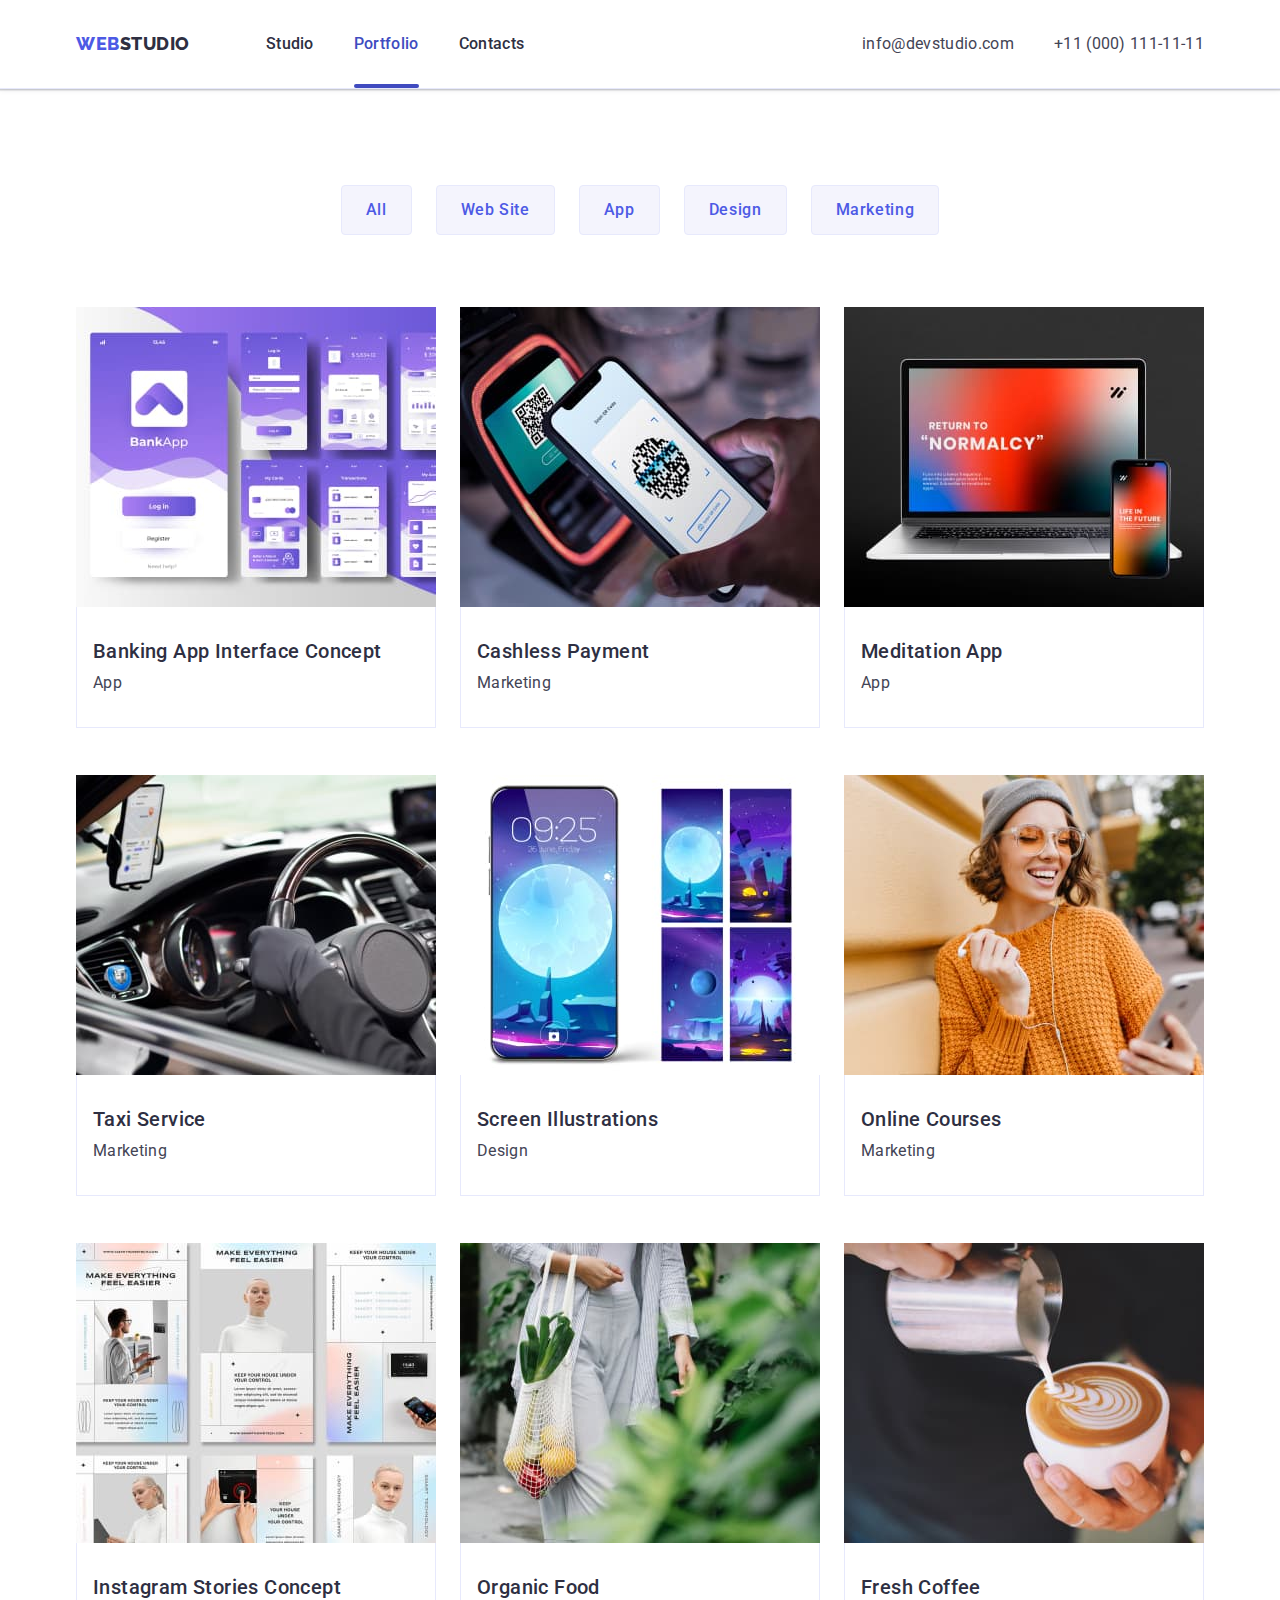
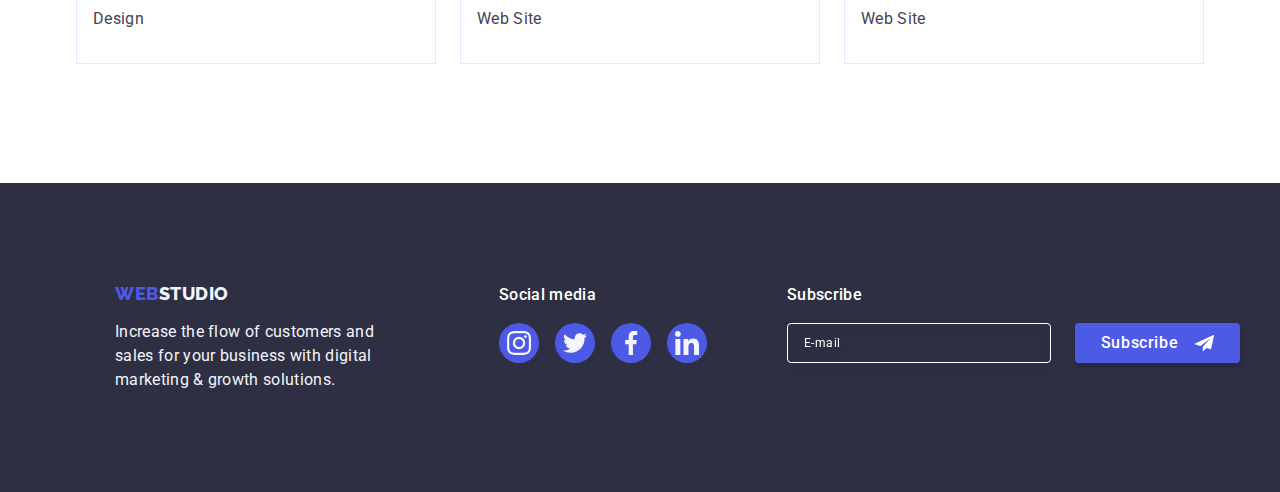
==== portfolio.html @ 9a5a17b2 "Initial commit" ====
<!DOCTYPE html>
<html lang="en">
  <head>
    <meta charset="UTF-8" />
    <meta http-equiv="X-UA-Compatible" content="IE=edge" />
    <meta name="viewport" content="width=device-width, initial-scale=1.0" />
    <title>Portfolio</title>
    <link rel="preconnect" href="https://fonts.googleapis.com" />
    <link rel="preconnect" href="https://fonts.gstatic.com" crossorigin />
    <link
      href="https://fonts.googleapis.com/css2?family=Raleway:wght@800&family=Roboto:wght@400;500;700&display=swap"
      rel="stylesheet"
    />
    <link
      rel="stylesheet"
      href="https://cdnjs.cloudflare.com/ajax/libs/modern-normalize/1.1.0/modern-normalize.min.css"
    />
    <link rel="stylesheet" href="./css/style.css" />
  </head>
  <body>
    <!--================ Header====================== -->
    <header class="page-header">
      <div class="container page-header-container">
        <nav class="page-nav">
          <a class="logo link" href="./index.html"
            >Web<span class="logotextstudio">Studio</span>
          </a>
          <ul class="list menu-nav">
            <li>
              <a class="link list-item" href="./index.html">Studio</a>
            </li>
            <li><a class="link list-item current" href="./portfolio.html">Portfolio</a></li>
            <li><a class="link list-item" href="">Contacts</a></li>
          </ul>
        </nav>
        <address class="contact">
          <ul class="contact-menu list">
            <li class="menu-item">
              <a class="mailtel link list" href="mailto:info@devstudio.com">info@devstudio.com</a>
            </li>
            <li class="menu-item">
              <a class="mailtel link list" href="tel:+110001111111">+11 (000) 111-11-11</a>
            </li>
          </ul>
        </address>
      </div>
    </header>
    <!-- ==================MAIN=========================== -->
    <main>
      <!-- SECTIOn Services -->
      <section class="services-section">
        <div class="container container-services-section">
          <h1 hidden>Services</h1>
          <ul class="menu-btn list">
            <li class="item-menu-btn">
              <button class="btn-page-portfolio" type="button">All</button>
            </li>
            <li class="item-menu-btn">
              <button class="btn-page-portfolio" type="button">Web Site</button>
            </li>
            <li class="item-menu-btn">
              <button class="btn-page-portfolio" type="button">App</button>
            </li>
            <li class="item-menu-btn">
              <button class="btn-page-portfolio" type="button">Design</button>
            </li>
            <li class="item-menu-btn">
              <button class="btn-page-portfolio" type="button">Marketing</button>
            </li>
          </ul>
          <!-- ============================== GALERY============================ -->

          <ul class="menu-galery list">
            <li class="item-galery">
              <a class="link-galery link" href="">
                <div class="container-overlay">
                  <img
                    class="image-menu-galery"
                    src="./images/banking-app.jpg"
                    alt="banking app"
                    width="360"
                    height="300"
                  />
                  <p class="overlay">
                    14 Stylish and User-Friendly App Design Concepts · Task Manager App · Calorie
                    Tracker App · Exotic Fruit Ecommerce App · Cloud Storage App
                  </p>
                </div>
                <div class="container-item-galery">
                  <h2 class="title-menu-galery">Banking App Interface Concept</h2>
                  <p class="text-menu-galery">App</p>
                </div>
              </a>
            </li>
            <li class="item-galery">
              <a class="link-galery link" href="">
                <div class="container-overlay">
                  <img
                    class="image-menu-galery"
                    src="./images/cashless-payment.jpg"
                    alt="cashless-payment"
                    width="360"
                    height="300"
                  />
                  <p class="overlay">
                    14 Stylish and User-Friendly App Design Concepts · Task Manager App · Calorie
                    Tracker App · Exotic Fruit Ecommerce App · Cloud Storage App
                  </p>
                </div>
                <div class="container-item-galery">
                  <h2 class="title-menu-galery">Cashless Payment</h2>
                  <p class="text-menu-galery">Marketing</p>
                </div>
              </a>
            </li>
            <li class="item-galery">
              <a class="link-galery link" href="">
                <div class="container-overlay">
                  <img
                    class="image-menu-galery"
                    src="./images/meditation-app.jpg"
                    alt="meditation-app"
                    width="360"
                    height="300"
                  />
                  <p class="overlay">
                    14 Stylish and User-Friendly App Design Concepts · Task Manager App · Calorie
                    Tracker App · Exotic Fruit Ecommerce App · Cloud Storage App
                  </p>
                </div>
                <div class="container-item-galery">
                  <h2 class="title-menu-galery">Meditation App</h2>
                  <p class="text-menu-galery">App</p>
                </div>
              </a>
            </li>
            <li class="item-galery">
              <a class="link-galery link" href="">
                <div class="container-overlay">
                  <img
                    class="image-menu-galery"
                    src="./images/taxi-service.jpg"
                    alt="taxi-service"
                    width="360"
                    height="300"
                  />
                  <p class="overlay">
                    14 Stylish and User-Friendly App Design Concepts · Task Manager App · Calorie
                    Tracker App · Exotic Fruit Ecommerce App · Cloud Storage App
                  </p>
                </div>
                <div class="container-item-galery">
                  <h2 class="title-menu-galery">Taxi Service</h2>
                  <p class="text-menu-galery">Marketing</p>
                </div>
              </a>
            </li>
            <li class="item-galery">
              <a class="link-galery link" href="">
                <div class="container-overlay">
                  <img
                    class="image-menu-galery"
                    src="./images/screen-illustrations.jpg"
                    alt="screen-illustrations"
                    width="360"
                    height="300"
                  />
                  <p class="overlay">
                    14 Stylish and User-Friendly App Design Concepts · Task Manager App · Calorie
                    Tracker App · Exotic Fruit Ecommerce App · Cloud Storage App
                  </p>
                </div>
                <div class="container-item-galery">
                  <h2 class="title-menu-galery">Screen Illustrations</h2>
                  <p class="text-menu-galery">Design</p>
                </div>
              </a>
            </li>
            <li class="item-galery">
              <a class="link-galery link" href="">
                <div class="container-overlay">
                  <img
                    class="image-menu-galery"
                    src="./images/online-courses.jpg"
                    alt="Online Courses"
                    width="360"
                    height="300"
                  />
                  <p class="overlay">
                    14 Stylish and User-Friendly App Design Concepts · Task Manager App · Calorie
                    Tracker App · Exotic Fruit Ecommerce App · Cloud Storage App
                  </p>
                </div>
                <div class="container-item-galery">
                  <h2 class="title-menu-galery">Online Courses</h2>
                  <p class="text-menu-galery">Marketing</p>
                </div>
              </a>
            </li>
            <li class="item-galery">
              <a class="link-galery link" href="">
                <div class="container-overlay">
                  <img
                    class="image-menu-galery"
                    src="./images/instagram-stories.jpg"
                    alt="instagram-stories"
                    width="360"
                    height="300"
                  />
                  <p class="overlay">
                    14 Stylish and User-Friendly App Design Concepts · Task Manager App · Calorie
                    Tracker App · Exotic Fruit Ecommerce App · Cloud Storage App
                  </p>
                </div>
                <div class="container-item-galery">
                  <h2 class="title-menu-galery">Instagram Stories Concept</h2>
                  <p class="text-menu-galery">Design</p>
                </div>
              </a>
            </li>
            <li class="item-galery">
              <a class="link-galery link" href="">
                <div class="container-overlay">
                  <img
                    class="image-menu-galery"
                    src="./images/organic-food.jpg"
                    alt="organic-food"
                    width="360"
                    height="300"
                  />
                  <p class="overlay">
                    14 Stylish and User-Friendly App Design Concepts · Task Manager App · Calorie
                    Tracker App · Exotic Fruit Ecommerce App · Cloud Storage App
                  </p>
                </div>
                <div class="container-item-galery">
                  <h2 class="title-menu-galery">Organic Food</h2>
                  <p class="text-menu-galery">Web Site</p>
                </div>
              </a>
            </li>
            <li class="item-galery">
              <a class="link-galery link" href="">
                <div class="container-overlay">
                  <img
                    class="image-menu-galery"
                    src="./images/fresh-coffee.jpg"
                    alt="fresh-coffee"
                    width="360"
                    height="300"
                  />
                  <p class="overlay">
                    14 Stylish and User-Friendly App Design Concepts · Task Manager App · Calorie
                    Tracker App · Exotic Fruit Ecommerce App · Cloud Storage App
                  </p>
                </div>
                <div class="container-item-galery">
                  <h2 class="title-menu-galery">Fresh Coffee</h2>
                  <p class="text-menu-galery">Web Site</p>
                </div>
              </a>
            </li>
          </ul>
        </div>
      </section>
    </main>
    <!-- ======================FOOTER=============== -->
    <footer class="footer">
      <div class="container-footer container">
        <div class="container-logo-footer">
          <a href="./index.html" class="logo link logo-footer"
            >Web<span class="logotextstudio-footer">Studio</span></a
          >
          <p class="text-footer">
            Increase the flow of customers and sales for your business with digital marketing &
            growth solutions.
          </p>
        </div>
        <div class="container-social-footer">
          <p class="social-title">Social media</p>
          <ul class="menu-social-icon-footer list">
            <li class="menu-item-social-icon-footer">
              <a href="" class="footer-icon-link">
                <svg class="social-icon-footer" width="24" height="24">
                  <use href="./images/icons.svg#icon-instagram"></use>
                </svg>
              </a>
            </li>
            <li class="menu-item-social-icon-footer">
              <a href="" class="footer-icon-link">
                <svg class="social-icon-footer" width="24" height="24">
                  <use href="./images/icons.svg#icon-twitter"></use>
                </svg>
              </a>
            </li>
            <li class="menu-item-social-icon-footer">
              <a href="" class="footer-icon-link">
                <svg class="social-icon-footer" width="24" height="24">
                  <use href="./images/icons.svg#icon-facebook"></use>
                </svg>
              </a>
            </li>
            <li class="menu-item-social-icon-footer">
              <a href="" class="footer-icon-link">
                <svg class="social-icon-footer" width="24" height="24">
                  <use href="./images/icons.svg#icon-linkedin"></use>
                </svg>
              </a>
            </li>
          </ul>
        </div>
        <!-- =============FOOTER FORM INPUT+BUTTON================ -->
        <div class="contaner-footer-form">
          <p class="footer-form-text">Subscribe</p>
          <form class="footer-form">
            <label class="footer-form-field-wrapper">
              <input
                name="username"
                class="footer-form-input"
                type="email"
                required
                placeholder="E-mail"
              />
            </label>
            <button type="submit" class="footer-form-button">
              Subscribe
              <svg class="footer-form-button-icon" width="24" height="24">
                <use href="./images/icons.svg#icon-send"></use>
              </svg>
            </button>
          </form>
        </div>
      </div>
    </footer>
  </body>
</html>
---- css/style.css ----
:root {
  --main-font-family: 'Roboto', sans-serif;
  --secondary-font-family: 'Raleway', sans-serif;
  --border-color: #8e8f99;
  --transition-duration-and-func: 250ms cubic-bezier(0.4, 0, 0.2, 1);
}
.list {
  list-style: none;
}
.link {
  text-decoration: none;
}
button {
  cursor: pointer;
}
h1,
h2,
h3,
h4,
p {
  margin-top: 0;
  margin-bottom: 0;
}
ul,
ol {
  margin-top: 0;
  margin-bottom: 0;
  padding-left: 0;
}
img {
  display: block;
}
body {
  font-family: var(--main-font-family);
  color: #434455;
  background-color: #ffffff;
}
.container {
  width: 1158px;
  padding-left: 15px;
  padding-right: 15px;
  margin: 0 auto;
}
/* ===============Header============= */
.page-header {
  display: flex;
  align-items: center;
  padding-top: 32px;
  padding-bottom: 32px;
  border-bottom: 1px solid #e7e9fc;
  box-shadow: 0px 2px 1px rgba(46, 47, 66, 0.08), 0px 1px 1px rgba(46, 47, 66, 0.16),
    0px 1px 6px rgba(46, 47, 66, 0.08);
}
.page-header-container {
  display: flex;
  align-items: center;
}
.page-nav {
  display: flex;
  align-items: center;
  margin-right: 76px;
}
.logo {
  font-family: var(--secondary-font-family);
  font-weight: 800;
  font-size: 18px;
  line-height: 1.17;
  display: flex;
  align-items: center;
  letter-spacing: 0.03em;
  text-transform: uppercase;
  color: #4d5ae5;
  margin-right: 76px;
}
.logotextstudio {
  font-family: var(--secondary-font-family);

  font-weight: 800;
  font-size: 18px;
  line-height: 1.17;
  display: flex;
  align-items: center;
  letter-spacing: 0.03em;
  text-transform: uppercase;
  color: #2e2f42;
}
.menu-nav {
  display: flex;
  gap: 40px;
}
.list-item {
  position: relative;
  font-weight: 500;
  font-size: 16px;
  line-height: 1.5;
  letter-spacing: 0.02em;
  color: #2e2f42;
  transition: color var(--transition-duration-and-func);
}
.current {
  color: #404bbf;
}
.current::after {
  display: block;
  position: absolute;
  bottom: -1px;
  left: 0;
  top: 50px;
  content: '';
  width: 100%;
  height: 4px;

  background: #404bbf;
  border-radius: 2px;
}
.list-item:focus,
.list-item:hover,
.list-item:active {
  color: #404bbf;
}
.contact {
  font-style: normal;
  margin-left: auto;
}
.contact-menu {
  display: flex;
  gap: 40px;
}
.mailtel {
  font-style: normal;
  font-weight: 400;
  font-size: 16px;
  line-height: 1.5;
  letter-spacing: 0.02em;
  color: #434455;
  margin-left: auto;
  transition: color var(--transition-duration-and-func);
}
.mailtel:focus,
.mailtel:hover,
.mailtel:active {
  color: #404bbf;
}
/* =================MAIN HERO============ */
.hero {
  background-color: #2e2f42;
  padding: 188px 0;
  background-image: linear-gradient(rgba(46, 47, 66, 0.7), rgba(46, 47, 66, 0.7)),
    url(../images/img-name.jpg);
  max-width: 1440px;
  background-repeat: no-repeat;
  background-position: center;
  background-size: cover;
  margin: auto;
}
.container-hero {
  display: flex;
  align-items: center;
  flex-direction: column;
}
.main-title {
  font-weight: 700;
  font-size: 56px;
  line-height: 1.07;
  text-align: center;
  letter-spacing: 0.02em;
  color: #ffffff;
  max-width: 496px;
  margin-bottom: 48px;
}
.modal-btn {
  font-family: 'Roboto', sans-serif;
  font-weight: 500;
  font-size: 16px;
  line-height: 1.5;
  border: none;
  letter-spacing: 0.04em;
  color: #ffffff;
  background: #4d5ae5;
  box-shadow: 0px 4px 4px rgba(0, 0, 0, 0.15);
  border-radius: 4px;
  min-width: 169px;
  height: 56px;
  display: block;
  transition: background-color var(--transition-duration-and-func);
}
.modal-btn:hover,
.modal-btn:focus {
  background: #404bbf;
  box-shadow: 0px 4px 4px rgba(0, 0, 0, 0.15);
  border-radius: 4px;
}

/*================ SECTION SECOND============ */
.section-second {
  padding: 120px 0;
}

.tittle-section-second {
  font-weight: 500;
  font-size: 20px;
  line-height: 1.2;
  letter-spacing: 0.02em;
  color: #2e2f42;
  flex: none;
  order: 0;
  flex-grow: 0;
  margin-bottom: 8px;
}
.menu-section-second {
  display: flex;
  justify-content: center;
  gap: 24px;
}
.container-logo-img {
  display: flex;
  align-items: center;
  justify-content: center;
  margin-bottom: 8px;
  padding: 24px 100px 24px 100px;
  background: #f4f4fd;
  border-radius: 4px;
}
.logo-img {
  display: flex;
  box-sizing: content-box;
  margin: auto;
}
.item-section-second {
  width: calc((100%-72px) / 4);
}
.text-section-second {
  font-weight: 400;
  font-size: 16px;
  line-height: 1.5;
  letter-spacing: 0.02em;
  color: #434455;
  flex: none;
  order: 1;
  flex-grow: 0;
  width: 264px;
}
/* =========SECTION (Third section) What are we doing (Galery)====== */
.section-galery {
  padding-bottom: 120px;
}
.title-section-galery {
  font-weight: 700;
  font-size: 36px;
  line-height: 1.11;
  text-align: center;
  letter-spacing: 0.02em;
  text-transform: capitalize;
  color: #2e2f42;
  margin-bottom: 72px;
}
.menu-section-galery {
  display: flex;

  gap: 24px;
}

/* ========SECTION OUR TEAM ==========*/
.section-team {
  background-color: #f4f4fd;
  padding: 120px 0;
}
.menu-section-team {
  display: flex;
  gap: 24px;
}

.title-section-team {
  font-weight: 700;
  font-size: 36px;
  line-height: 1.11;
  text-align: center;
  letter-spacing: 0.02em;
  text-transform: capitalize;
  color: #2e2f42;

  margin-bottom: 72px;
}
.item-section-team {
  background-color: #ffffff;
  border-radius: 0px 0px 4px 4px;
  box-shadow: 0px 1px 6px rgba(46, 47, 66, 0.08), 0px 1px 1px rgba(46, 47, 66, 0.16),
    0px 2px 1px rgba(46, 47, 66, 0.08);
}

.container-ttile-section-team {
  padding: 32px 0;
}
.title-item-team {
  font-weight: 500;
  font-size: 20px;
  line-height: 1.2;
  text-align: center;
  letter-spacing: 0.02em;
  color: #2e2f42;
  flex: none;
  order: 0;
  flex-grow: 0;
  margin-bottom: 8px;
}
.text-item-team {
  font-weight: 400;
  font-size: 16px;
  line-height: 1.5;
  text-align: center;
  letter-spacing: 0.02em;
  color: #434455;
  flex: none;
  order: 1;
  flex-grow: 0;
  margin-bottom: 8px;
}
.menu-social {
  display: flex;
  justify-content: center;
  align-items: center;
  gap: 24px;
}
.item-menu-social {
  width: 40px;
  height: 40px;
}
.social-list-link {
  display: flex;
  justify-content: center;
  align-items: center;
  width: 100%;
  height: 100%;
  border-radius: 50%;
  background: #4d5ae5;
  transition: background-color var(--transition-duration-and-func);
}
.social-list-link:hover,
.social-list-link:focus {
  background-color: #404bbf;
}
.social-list-icon {
  fill: #f4f4fd;
}
/* =======================CUSTOMERS================ */
.section-customers {
  /* padding: 120px 156px 120px 156px; */
  padding-top: 120px;
  padding-bottom: 120px;
}
.title-customers {
  font-weight: 700;
  font-size: 36px;
  line-height: 1.1;
  text-align: center;
  letter-spacing: 0.02em;
  text-transform: capitalize;
  color: #2e2f42;
  margin-bottom: 72px;
}
.menu-section-customers {
  display: flex;
  box-sizing: content-box;
  gap: 24px;
}
.item-menu-customers {
  width: 168px;
  height: 88px;
}
.link-menu-icon-customers {
  display: flex;
  justify-content: center;
  align-items: center;
  width: 100%;
  height: 100%;
  color: var(--border-color);
  border: 1px solid #8e8f99;
  border-radius: 4px;
  transition: border-color var(--transition-duration-and-func),
    color var(--transition-duration-and-func);
}

.link-menu-icon-customers:hover,
.link-menu-icon-customers:focus {
  border-color: #404bbf;
  color: #404bbf;
}

.icon-customers {
  fill: currentColor;
}
/*========== FOOTER ==========*/
.footer {
  background-color: #2e2f42;
  padding: 100px 100px;
  margin: auto;
}
.container-footer {
  display: flex;
  align-items: baseline;
}
.container-logo-footer {
  margin-right: 120px;
}
.logo-footer {
  display: inline-block;
  margin-bottom: 16px;
}
.text-footer {
  font-weight: 400;
  font-size: 16px;
  line-height: 1.5;
  letter-spacing: 0.02em;
  color: #f4f4fd;
  display: block;
  width: 264px;

  padding-right: auto;
}
.logotextstudio-footer {
  color: #f4f4fd;
}
.social-title {
  font-weight: 500;
  font-size: 16px;
  line-height: 24px;
  letter-spacing: 0.02em;
  color: #ffffff;
  margin-bottom: 16px;
}
.menu-social-icon-footer {
  display: flex;
  justify-content: center;
  align-items: center;
  gap: 16px;
}
.menu-item-social-icon-footer {
  width: 40px;
  height: 40px;
}
.footer-icon-link {
  display: flex;
  justify-content: center;
  align-items: center;
  width: 100%;
  height: 100%;
  border-radius: 50%;
  background: #4d5ae5;
  transition: background-color var(--transition-duration-and-func);
}
.footer-icon-link:hover,
.footer-icon-link:focus {
  background-color: #31d0aa;
}
.social-icon-footer {
  fill: #f4f4fd;
}
/* ====================FOOTER-FORM========= */
.contaner-footer-form{
  margin-left: 80px;
}
.footer-form-text{
  font-weight: 500;
    font-size: 16px;
    line-height: 1.5;
    letter-spacing: 0.02em;
    color: #FFFFFF;
    margin-bottom: 16px;
}
.footer-form{
  display: flex;
  justify-content: center;
    align-items: center;
  gap: 24px;
}
.footer-form-input{
  width:264px;
  height: 40px;
  padding: 8px 16px;
  opacity: 1;
  background-color: transparent;
  border: 1px solid #FFFFFF;
    filter: drop-shadow(0px 4px 4px rgba(0, 0, 0, 0.15));
    border-radius: 4px;
    font-size: 12px;
      line-height: 1.5;
      display: flex;
      align-items: center;
      letter-spacing: 0.04em;
    color: #FFFFFF;
    outline: none;
}
.footer-form-input:hover,
.footer-form-input:focus{
  border: 1px solid #4D5AE5;
    border-radius: 4px;
}
.footer-form-input::placeholder{
  font-size: 12px;
    line-height: 2;
    display: flex;
    align-items: center;
    letter-spacing: 0.04em;
    color:#FFFFFF;
}
.footer-form-button{
  display: flex;
  justify-content: center;
  align-items: center;
  min-width: 165px;
  background: #4D5AE5;
  font-size: 16px;
  font-weight: 500;
  line-height: 1.5;
  letter-spacing: 0.04em;
    box-shadow: 0px 4px 4px rgba(0, 0, 0, 0.15);
    border-radius: 4px;
    color: #FFFFFF;
    border: none;
    padding: 8px 24px;
    outline: none;
    cursor: pointer;
}
.footer-form-button:hover,
.footer-form-button:focus{
  background: #404BBF;
    box-shadow: 0px 4px 4px rgba(0, 0, 0, 0.15);
    border-radius: 4px;
}
.footer-form-button-icon{
  width: 20px;
  height: 24px;
  margin-left: 16px;
}
/* =====================BACKDROP===================================== */
.backdrop {
  position: fixed;
  top: 0;
  left: 0;
  width: 100%;
  height: 100%;
  background: rgba(46, 47, 66, 0.4);
  opacity: 1;
  visibility: visible;
  pointer-events: auto;
  transition: opacity var(--transition-duration-and-func),
    visibility var(--transition-duration-and-func);
}
.modal {
  padding: 72px 24px 24px 24px;
  position: absolute;
  top: 50%;
  left: 50%;
  transform: translate(-50%, -50%);
  width: 408px;
  min-height: 584px;
  background: #fcfcfc;
  box-shadow: 0px 1px 1px rgba(0, 0, 0, 0.14), 0px 1px 3px rgba(0, 0, 0, 0.12),
    0px 2px 1px rgba(0, 0, 0, 0.2);
  border-radius: 4px;
  transition: transform 250ms cubic-bezier(0.4, 0, 0.2, 1);
}
.modal-close-btn {
  position: absolute;
  top: 24px;
  right: 24px;

  display: flex;
  align-items: center;
  justify-content: center;
  width: 24px;
  height: 24px;
  padding: 0;
  background: #e7e9fc;
  border: 1px solid rgba(0, 0, 0, 0.1);
  border-radius: 50%;
  transition: background-color 250ms cubic-bezier(0.4, 0, 0.2, 1),
    border 250ms cubic-bezier(0.4, 0, 0.2, 1);
}
.modal-close-btn:hover,
.modal-close-btn:focus {
  background-color: #404bbf;
  border: none;
  fill: #ffffff;
}
.modal-close-icon {
  transition: fill 250ms cubic-bezier(0.4, 0, 0.2, 1);
}

.is-hidden {
  opacity: 0;
  visibility: hidden;
  pointer-events: none;
}
/* ================FROM-INPUT===================== */
.contact-form-text{
  font-weight: 500;
    font-size: 16px;
    line-height: 1.5;
    text-align: center;
    letter-spacing: 0.02em;
    color: #2E2F42;
    margin-bottom: 16px;
}
.contact-form-container{
  margin-bottom: 8px;
}
.contact-form-field-wrapper{
  font-size: 12px;
  line-height: 1.17;
  letter-spacing: 0.04em;
  color:#8e8f99;
  display: block;
  margin-bottom: 4px;
}

.contact-form-checkbox-wrapper{
  display: block;
  margin-bottom: 8px;
  font-size: 12px;
  line-height: 1.17;
  letter-spacing: 0.04em;
  color: #8e8f99;

}

.contact-form-field-desc{
  display: block;
  margin-bottom: 4px;
}
.contact-form-input{
  width: 100%;
  height: 40px;
  border: 1px solid #2E2F4266;
    border-radius: 4px;
    padding-left: 38px;
    background-color: transparent;
    outline: transparent;
    transition: border-color 250ms cubic-bezier(0.4, 0, 0.2, 1);
}
.contact-form-input:focus{
  outline: none;
  border-color: #4D5AE5;
}
.contact-form-input-wrapper{
  position: relative;
  display: block;
}
.contact-form-input-icon{
  position: absolute;
  display: flex;
  top: 50%;
  left: 16px;
  transform: translateY(-50%);
  width: 18px;
  height: 24px;
  transition: fill 250ms cubic-bezier(0.4, 0, 0.2, 1);
}
.contact-form-input:focus+.contact-form-input-icon{
  fill: #4D5AE5;
}
.contact-form-message{
width: 100%;
height: 120px;
padding: 8px 16px;
border: 1px solid rgba(46, 47, 66, 0.2);
border-radius: 4px;
background-color: transparent;
outline:transparent;
resize: none;
font-size: 12px;
line-height: 1.17;
letter-spacing: 0.04em;
color: rgba(46, 47, 66, 0.4);
transition: border-color 250ms cubic-bezier(0.4, 0, 0.2, 1);;

}
.contact-form-message:focus{
border: 1px solid #4D5AE5;
border-radius: 4px;
}
.contact-form-container-comment{
  margin-bottom: 16px;
}
.contact-form-container-checkbox{
  display: flex;
  margin-bottom: 24px;
}
.contact-form-checkbox-span {
  width: 16px;
  height: 16px;
  border: 1px solid rgba(46, 47, 66, 0.4);
  border-radius: 2px;
  transition: background-color 250ms cubic-bezier(0.4, 0, 0.2, 1),
    border 250ms cubic-bezier(0.4, 0, 0.2, 1),
    fill 250ms cubic-bezier(0.4, 0, 0.2, 1);
    display: inline-flex;
    justify-content: center;
    align-items: center;
    fill: transparent;
}

.contact-form-checkmark-icon{
  opacity: 1;
}
.visually-hidden { 
   position: absolute;
  appearance: none;
}
.contact-form-checkbox:hover + .contact-form-checkbox-wrapper>.contact-form-checkbox-span,
.contact-form-checkbox:focus +.contact-form-checkbox-wrapper>.contact-form-checkbox-span{
  border: 1px solid #4D5AE5;
    border-radius: 4px;
}
.contact-form-checkbox:checked + .contact-form-checkbox-wrapper > .contact-form-checkbox-span{
  background-color: #404bbf;
  border: none;
  fill: #ffffff;
  opacity: 1;
}
.contact-form-checkbox-text{
  font-size: 12px;
  line-height: 1.2;
  letter-spacing: 0.04em;
  color: #8E8F99;
  flex: none;
  order: 1;
  flex-grow: 0;
  margin-bottom: 24px;
}
.container-btn-submit{
  display: flex;
  justify-content: center;
  align-items: center;
}
.contact-form-btn-submit{
  display: block;
 margin-left: auto;
 margin-right: auto;
  min-width: 169px;
  height: 56px;
  font-size: 16px;
  font-weight: 500;
  line-height: 1.5;
  letter-spacing: 0.04em;
 cursor: pointer;
  background-color: #4D5AE5;
  color: #ffffff;
  border: none;

  box-shadow: 0px 4px 4px rgba(0, 0, 0, 0.15);
  border-radius: 4px;
  border-color: transparent;
  transition: background-color 250ms cubic-bezier(0.4, 0, 0.2, 1);
}
.contact-form-btn-submit:hover,
.contact-form-btn-submit:focus{
  background: #404BBF;
    box-shadow: 0px 4px 4px rgba(0, 0, 0, 0.15);
    border-radius: 4px;
}

.contac-form-checkbox-link{
  color: #4D5AE5;
}
/*=============== PAGE PORTFOLIO==================== */
/* =====SECTION BUTTON===== */
.services-section {
  padding-top: 96px;
  padding-bottom: 120px;
}
.container-services-section {
  border-top: none;
}
.menu-btn {
  display: flex;
  flex-wrap: wrap;
  justify-content: center;
  text-align: center;
  margin-bottom: 72px;
  gap: 24px;
}

.btn-page-portfolio {
  font-family: var(--main-font-family);
  font-weight: 500;
  font-size: 16px;
  line-height: 1.5;
  display: flex;
  align-items: center;
  text-align: center;
  letter-spacing: 0.04em;
  color: #4d5ae5;
  flex: none;
  order: 0;
  flex-grow: 0;
  background: #f4f4fd;
  white-space: nowrap;
  padding: 12px 24px 12px 24px;
  border-radius: 4px;
  border: 1px solid #e7e9fc;
  transition: color 250ms cubic-bezier(0.4, 0, 0.2, 1),
    background-color 250ms cubic-bezier(0.4, 0, 0.2, 1),
    border-color 250ms cubic-bezier(0.4, 0, 0.2, 1), box-shadow 250ms cubic-bezier(0.4, 0, 0.2, 1);
}
.btn-page-portfolio:hover,
.btn-page-portfolio:focus {
  color: #ffffff;
  background: #404bbf;
  border: 1px solid transparent;
  box-shadow: 0px 3px 1px rgba(0, 0, 0, 0.1), 0px 2px 1px rgba(0, 0, 0, 0.08),
    0px 2px 2px rgba(0, 0, 0, 0.12);
}
/* =======SECTION GALERY====== */

.menu-galery {
  display: flex;
  flex-wrap: wrap;
  row-gap: 48px;
  column-gap: 24px;
}
.item-galery {
  width: 360px;
  height: 420px;
}
.link-galery {
  display: block;
  transition: box-shadow var(--transition-duration-and-func);
}
.link-galery:hover,
.link-galery:focus {
  box-shadow: 0px 1px 6px rgba(46, 47, 66, 0.08), 0px 1px 1px rgba(46, 47, 66, 0.16),
    0px 2px 1px rgba(46, 47, 66, 0.08);
}
.link-galery:hover .overlay,
.link-galery:focus .overlay {
  transform: translateY(0);
}
.container-overlay {
  position: relative;
  overflow: hidden;
}
.overlay {
  font-size: 16px;
  line-height: 1.5;
  letter-spacing: 0.02em;
  position: absolute;
  top: 0;
  left: 0;
  width: 100%;
  height: 100%;
  padding: 40px 32px;
  color: #f4f4fd;
  background-color: #4d5ae5;
  overflow: auto;
  transform: translate(0px, 100%);
  transition: transform 250ms cubic-bezier(0.4, 0, 0.2, 1);
}

.container-item-galery {
  padding: 32px 16px;
  border: 1px solid #e7e9fc;
  border-top: none;
}
.title-menu-galery {
  font-weight: 500;
  font-size: 20px;
  line-height: 1.2;
  letter-spacing: 0.02em;
  color: #2e2f42;
  flex: none;
  order: 0;
  flex-grow: 0;
  margin-bottom: 8px;
}
.text-menu-galery {
  font-weight: 400;
  font-size: 16px;
  line-height: 1.5;
  letter-spacing: 0.02em;
  color: #434455;
  flex: none;
  order: 1;
  flex-grow: 0;
}
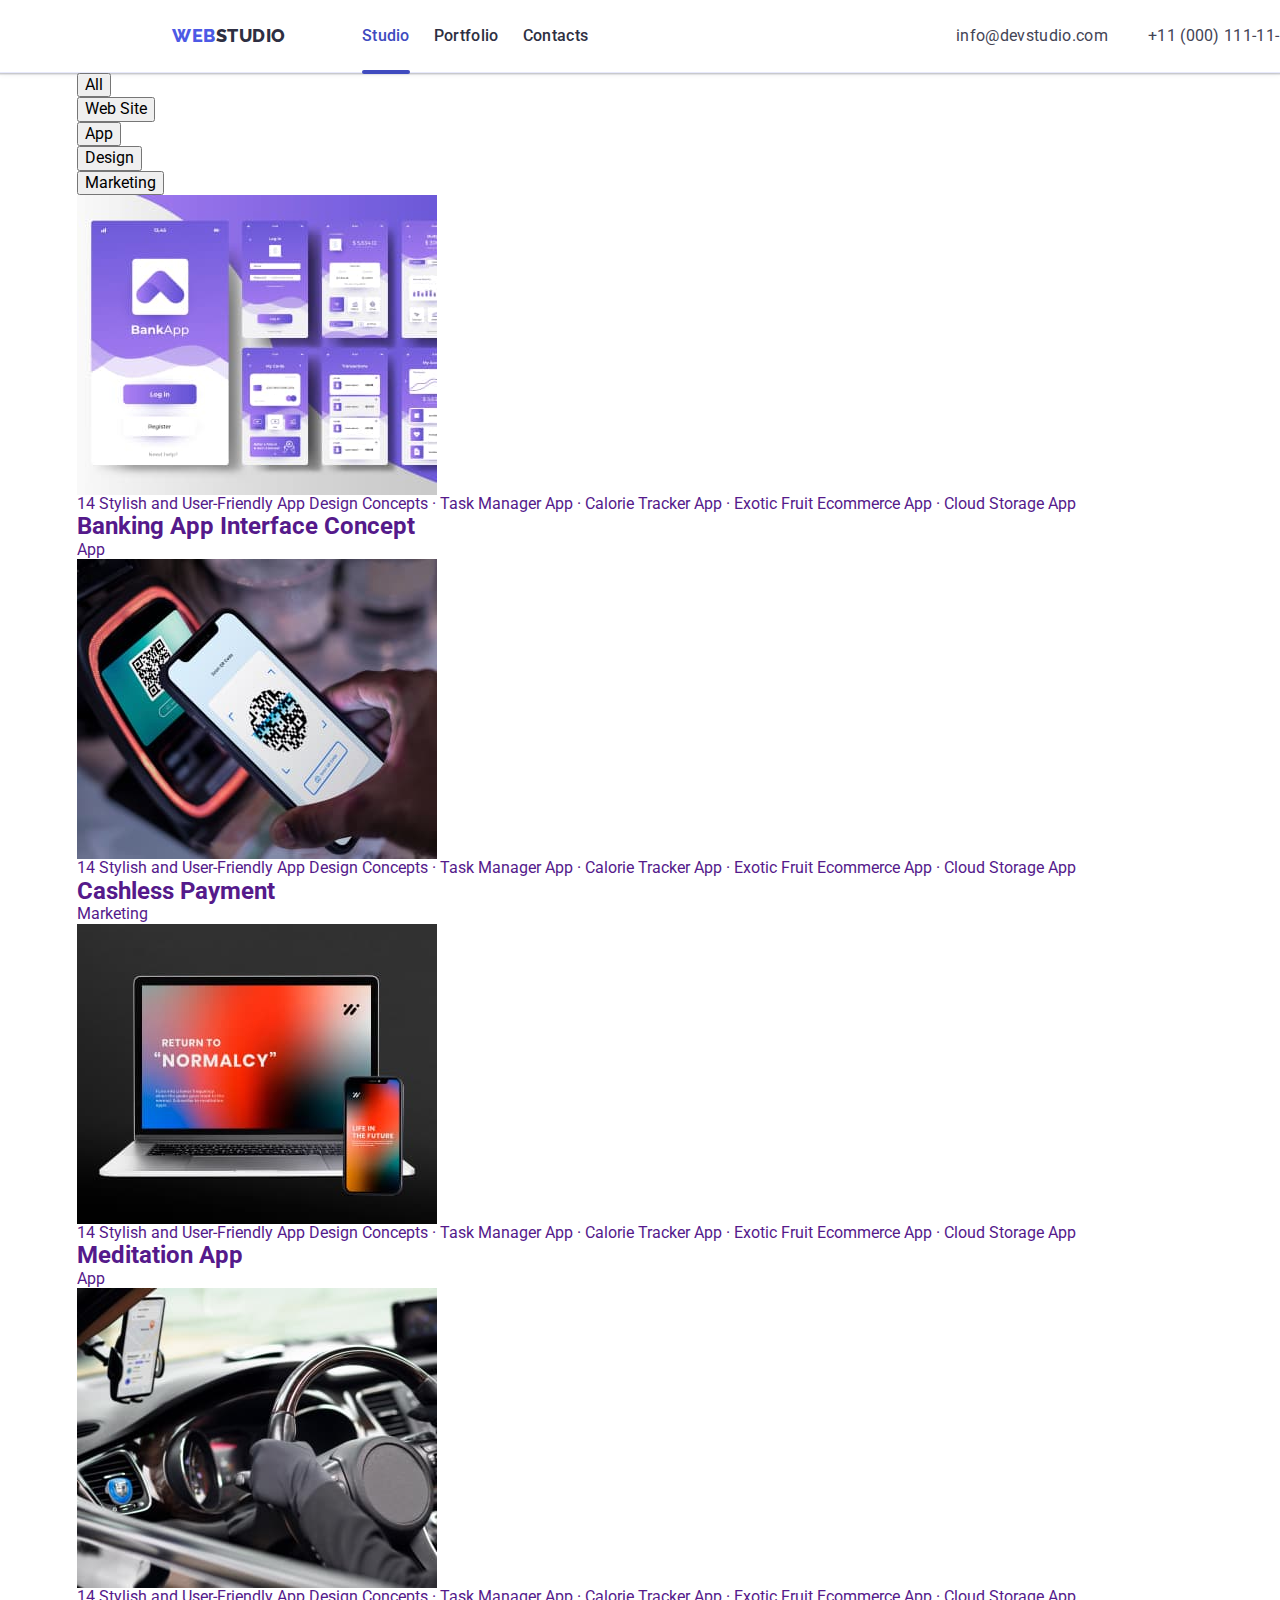
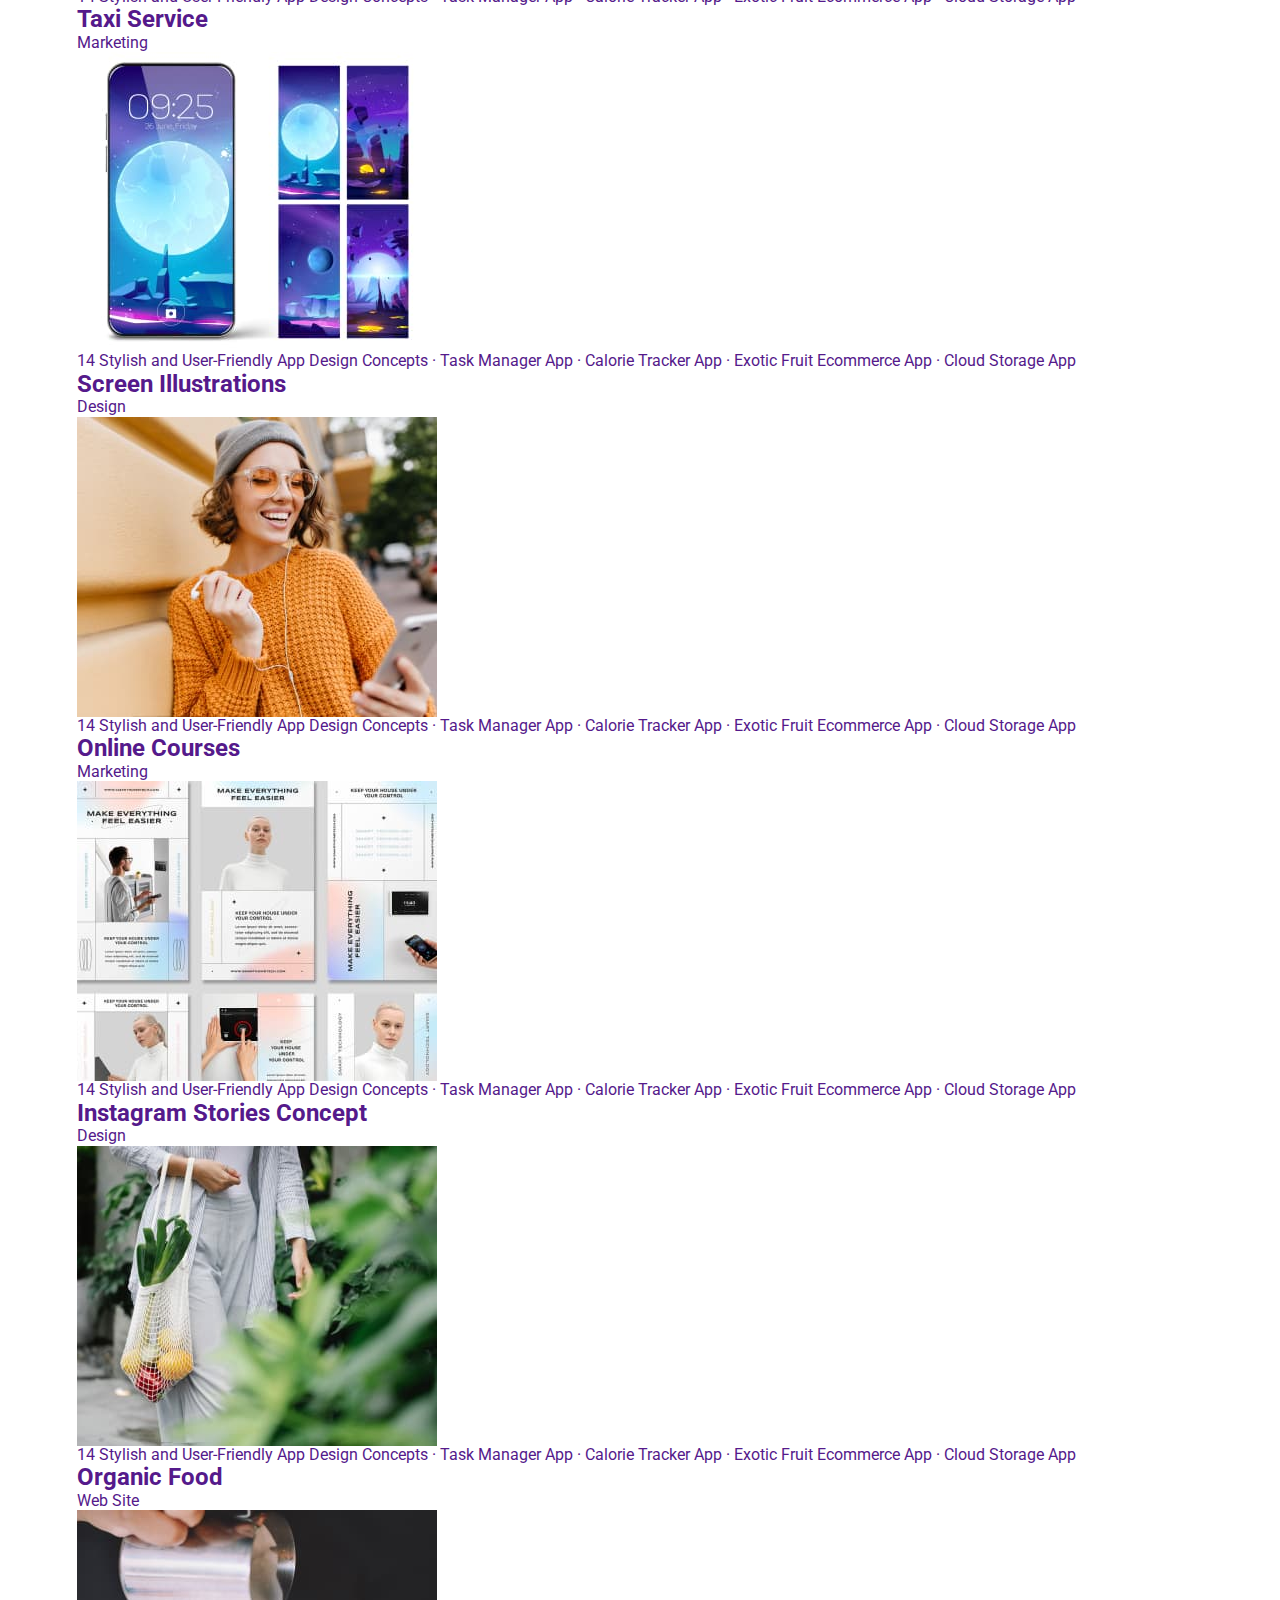
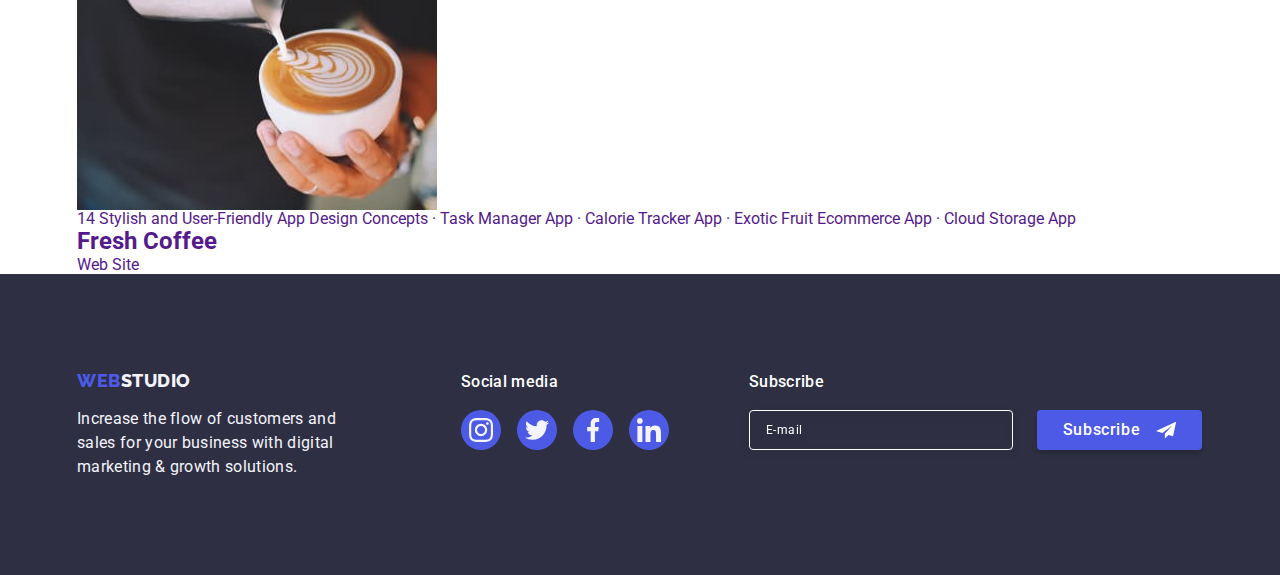
==== commit 2adf7e88: "finish fixed 1" ====
--- a/portfolio.html
+++ b/portfolio.html
@@ -27,12 +27,21 @@
           </a>
           <ul class="list menu-nav">
             <li>
-              <a class="link list-item" href="./index.html">Studio</a>
-            </li>
-            <li><a class="link list-item current" href="./portfolio.html">Portfolio</a></li>
-            <li><a class="link list-item" href="">Contacts</a></li>
+              <a class="link list-item current" href="./index.html">Studio</a>
+            </li>
+            <li>
+              <a class="link list-item" href="./portfolio.html">Portfolio</a>
+            </li>
+            <li>
+              <a class="link list-item" href="">Contacts</a>
+            </li>
           </ul>
         </nav>
+        <button class="btn-menu-hamburger js-open-menu" type="button" aria-expanded="false">
+          <svg class="icon-btn-menu-hamburger" width="32" height="22">
+            <use href="./images/icons.svg#icon-menu-burger"></use>
+          </svg>
+        </button>
         <address class="contact">
           <ul class="contact-menu list">
             <li class="menu-item">
@@ -43,6 +52,64 @@
             </li>
           </ul>
         </address>
+      </div>
+      <div class="mobile-menu js-menu-container">
+        <div class="container mobile-menu-container">
+          <button class="mobile-menu-close-btn js-close-menu">
+            <svg class="mobile-menu-close-icon" width="8" height="8">
+              <use href="./images/icons.svg#icon-close"></use>
+            </svg>
+          </button>
+          <ul class="modal-menu-nav list">
+            <li class="modal-menu-item-nav">
+              <a class="link modal-link-nav current" href="./index.html">Studio</a>
+            </li>
+            <li class="modal-menu-item-nav">
+              <a class="link modal-link-nav" href="./portfolio.html">Portfolio</a>
+            </li>
+            <li class="modal-menu-item-nav">
+              <a class="link modal-link-nav" href="">Contacts</a>
+            </li>
+          </ul>
+          <ul class="modal-menu-contact list">
+            <li class="modal-menu-item-contact">
+              <a class="modal-tel link" href="tel:+110001111111">+11 (000) 111-11-11</a>
+            </li>
+            <li class="modal-menu-item-contact">
+              <a class="modal-mail link" href="mailto:info@devstudio.com">info@devstudio.com</a>
+            </li>
+          </ul>
+          <ul class="modal-menu-social-icon list">
+            <li class="modal-menu-item-social-icon">
+              <a class="social-list-link" href="">
+                <svg class="social-list-icon" width="24" height="24">
+                  <use href="./images/icons.svg#icon-instagram"></use>
+                </svg>
+              </a>
+            </li>
+            <li class="modal-menu-item-social-icon">
+              <a class="social-list-link" href="">
+                <svg class="social-list-icon" width="24" height="24">
+                  <use href="./images/icons.svg#icon-twitter"></use>
+                </svg>
+              </a>
+            </li>
+            <li class="modal-menu-item-social-icon">
+              <a class="social-list-link" href="">
+                <svg class="social-list-icon" width="24" height="24">
+                  <use href="./images/icons.svg#icon-facebook"></use>
+                </svg>
+              </a>
+            </li>
+            <li class="modal-menu-item-social-icon">
+              <a class="social-list-link" href="">
+                <svg class="social-list-icon" width="24" height="24">
+                  <use href="./images/icons.svg#icon-linkedin"></use>
+                </svg>
+              </a>
+            </li>
+          </ul>
+        </div>
       </div>
     </header>
     <!-- ==================MAIN=========================== -->
--- a/css/style.css
+++ b/css/style.css
@@ -36,29 +36,42 @@
   background-color: #ffffff;
 }
 .container {
-  width: 1158px;
-  padding-left: 15px;
-  padding-right: 15px;
-  margin: 0 auto;
-}
+  width: 100%;
+  padding-left: 16px;
+  padding-right: 16px;
+}
+@media screen and (min-width: 428px) {
+  .container {
+    width: 428px;
+    margin-left: auto;
+    margin-right: auto;
+  }
+}
+@media screen and (min-width: 768px) {
+  .container {
+    width: 768px;
+  }
+}
+@media screen and (min-width: 1158px) {
+  .container {
+    width: 1158px;
+  }
+}
+
 /* ===============Header============= */
+/*=============== MOBILE_ FIRST======== */
+@media screen and (max-width: 767px) {
+  .menu-nav {
+    display: none;
+  }
+  .contact {
+    display: none;
+  }
+}
+
 .page-header {
-  display: flex;
-  align-items: center;
-  padding-top: 32px;
-  padding-bottom: 32px;
-  border-bottom: 1px solid #e7e9fc;
-  box-shadow: 0px 2px 1px rgba(46, 47, 66, 0.08), 0px 1px 1px rgba(46, 47, 66, 0.16),
-    0px 1px 6px rgba(46, 47, 66, 0.08);
-}
-.page-header-container {
-  display: flex;
-  align-items: center;
-}
-.page-nav {
-  display: flex;
-  align-items: center;
-  margin-right: 76px;
+  padding-top: 24px;
+  padding-bottom: 24px;
 }
 .logo {
   font-family: var(--secondary-font-family);
@@ -70,11 +83,10 @@
   letter-spacing: 0.03em;
   text-transform: uppercase;
   color: #4d5ae5;
-  margin-right: 76px;
-}
+}
+
 .logotextstudio {
   font-family: var(--secondary-font-family);
-
   font-weight: 800;
   font-size: 18px;
   line-height: 1.17;
@@ -84,92 +96,263 @@
   text-transform: uppercase;
   color: #2e2f42;
 }
-.menu-nav {
-  display: flex;
-  gap: 40px;
-}
-.list-item {
+.page-header-container {
+  display: flex;
+  justify-content: space-between;
+  align-items: center;
+}
+/* ==========MODAL-MOBILE-MENU========= */
+.btn-menu-hamburger {
+  border: none;
+  background-color: transparent;
+  padding: 0;
+  line-height: 0;
+}
+.mobile-menu-container {
   position: relative;
-  font-weight: 500;
-  font-size: 16px;
-  line-height: 1.5;
-  letter-spacing: 0.02em;
+  padding-top: 80px;
+  padding-left: 40px;
+}
+.mobile-menu {
+  position: fixed;
+  top: 0;
+  left: 0;
+  width: 100%;
+  height: 100%;
+  background: #ffffff;
+  box-shadow: 0px 2px 1px rgba(46, 47, 66, 0.08), 0px 1px 1px rgba(46, 47, 66, 0.16),
+    0px 1px 6px rgba(46, 47, 66, 0.08);
+  opacity: 0;
+  visibility: hidden;
+  pointer-events: auto;
+}
+.mobile-menu.is-open {
+  opacity: 1;
+  visibility: visible;
+  pointer-events: auto;
+}
+.mobile-menu-close-btn {
+  position: absolute;
+  top: 24px;
+  right: 24px;
+  display: flex;
+  justify-content: center;
+  align-items: center;
+  width: 24px;
+  height: 24px;
+  background: #e7e9fc;
+  opacity: 0.1;
+  border: 1px solid #2e2f42;
+  border-radius: 50%;
+  padding: 0;
+}
+.modal-link-nav {
+  font-weight: 700;
+  font-size: 36px;
+  line-height: 40px;
+  letter-spacing: 0.02em;
+  text-transform: capitalize;
   color: #2e2f42;
-  transition: color var(--transition-duration-and-func);
+}
+.modal-link-nav:hover,
+.modal-link-nav:focus {
+  color: #404bbf;
 }
 .current {
   color: #404bbf;
 }
-.current::after {
-  display: block;
-  position: absolute;
-  bottom: -1px;
-  left: 0;
-  top: 50px;
-  content: '';
+.modal-menu-nav {
+  display: flex;
+  flex-direction: column;
+  gap: 40px;
+}
+.modal-menu-contact {
+  display: flex;
+  flex-direction: column;
+  gap: 40px;
+  margin-top: 284px;
+  margin-bottom: 48px;
+}
+.modal-tel {
+  font-weight: 700;
+  font-size: 36px;
+  line-height: 40px;
+  letter-spacing: 0.02em;
+  text-transform: capitalize;
+  color: #4d5ae5;
+  margin-top: 284px;
+}
+.modal-mail {
+  font-weight: 500;
+  font-size: 20px;
+  line-height: 24px;
+  letter-spacing: 0.02em;
+  color: #434455;
+}
+.modal-mail:hover,
+.modal-mail:focus {
+  color: #404bbf;
+}
+.modal-menu-social-icon {
+  display: flex;
+  gap: 56px;
+}
+.modal-menu-item-social-icon {
+  width: 40px;
+  height: 40px;
+}
+.social-list-link {
+  display: flex;
+  justify-content: center;
+  align-items: center;
   width: 100%;
-  height: 4px;
-
+  height: 100%;
+  border-radius: 50%;
+  background: #4d5ae5;
+}
+.social-list-link:hover,
+.social-list-link:focus {
   background: #404bbf;
-  border-radius: 2px;
-}
-.list-item:focus,
-.list-item:hover,
-.list-item:active {
-  color: #404bbf;
-}
-.contact {
-  font-style: normal;
-  margin-left: auto;
-}
-.contact-menu {
-  display: flex;
-  gap: 40px;
-}
-.mailtel {
-  font-style: normal;
-  font-weight: 400;
-  font-size: 16px;
-  line-height: 1.5;
-  letter-spacing: 0.02em;
-  color: #434455;
-  margin-left: auto;
-  transition: color var(--transition-duration-and-func);
-}
-.mailtel:focus,
-.mailtel:hover,
-.mailtel:active {
-  color: #404bbf;
-}
+}
+
+/* ==========MODAL-MOBILE-MENU========= */
+/* =============TABLET============= */
+@media screen and (min-width: 768px) {
+  .btn-menu-hamburger {
+    display: none;
+  }
+  .page-header {
+    border-bottom: 1px solid #e7e9fc;
+    box-shadow: 0px 2px 1px rgba(46, 47, 66, 0.08), 0px 1px 1px rgba(46, 47, 66, 0.16),
+      0px 1px 6px rgba(46, 47, 66, 0.08);
+  }
+  .page-nav {
+    display: flex;
+    column-gap: 70px;
+    justify-content: center;
+    align-items: center;
+  }
+  .menu-nav {
+    display: flex;
+    column-gap: 24px;
+  }
+  .contact {
+    display: block;
+  }
+  .list-item {
+    position: relative;
+    font-weight: 500;
+    font-size: 16px;
+    line-height: 1.5;
+    letter-spacing: 0.02em;
+    color: #2e2f42;
+    transition: color var(--transition-duration-and-func);
+  }
+  .current {
+    color: #404bbf;
+  }
+
+  .current::after {
+    display: block;
+    position: absolute;
+    bottom: -1px;
+    left: 0;
+    top: 50px;
+    content: '';
+    width: 100%;
+    height: 4px;
+    border-radius: 2px;
+    background: #404bbf;
+  }
+
+  .list-item:focus,
+  .list-item:hover,
+  .list-item:active {
+    color: #404bbf;
+  }
+  .contact {
+    font-style: normal;
+    margin-left: auto;
+  }
+  .mailtel {
+    font-size: 12px;
+    line-height: 1.17;
+    letter-spacing: 0.02em;
+    color: #434455;
+    margin-left: auto;
+    transition: color var(--transition-duration-and-func);
+  }
+
+  .mailtel:focus,
+  .mailtel:hover,
+  .mailtel:active {
+    color: #404bbf;
+  }
+}
+/* =============TABLET============= */
+/* ============DESCTOP================= */
+@media screen and (min-width: 1158px) {
+  .page-header {
+    padding-left: 156px;
+    padding-right: 156px;
+  }
+  .current::after {
+    top: 44px;
+  }
+  .page-nav {
+    column-gap: 76px;
+  }
+  .mailtel {
+    font-size: 16px;
+    line-height: 1.5;
+  }
+  .contact-menu {
+    display: flex;
+    justify-content: center;
+    align-items: center;
+    gap: 40px;
+  }
+}
+/* ============DESCTOP================= */
+
 /* =================MAIN HERO============ */
 .hero {
-  background-color: #2e2f42;
-  padding: 188px 0;
+  background: rgba(46, 47, 66, 0.7);
+  padding: 112px 54px;
   background-image: linear-gradient(rgba(46, 47, 66, 0.7), rgba(46, 47, 66, 0.7)),
-    url(../images/img-name.jpg);
-  max-width: 1440px;
+    url(../images/Dark-bg\ .jpg);
+  width: 428px;
   background-repeat: no-repeat;
   background-position: center;
   background-size: cover;
   margin: auto;
 }
+@media screen and (min-device-pixel-ratio: 2) and (max-width: 767px),
+  screen and (min-resolution: 192dpi) and (max-width: 767px),
+  screen and (min-resolution: 2dppx) and (max-width: 767px) {
+  .hero {
+    background-image: linear-gradient(rgba(46, 47, 66, 0.7), rgba(46, 47, 66, 0.7)),
+      url(../images/Dark-bg@2x\ .jpg);
+  }
+}
 .container-hero {
   display: flex;
   align-items: center;
   flex-direction: column;
+  width: 100%;
 }
 .main-title {
+  font-size: 36px;
+  line-height: 40px;
+  text-align: center;
+  letter-spacing: 0.02em;
+  text-transform: capitalize;
+  color: #ffffff;
+  width: 320px;
+  margin-bottom: 72px;
   font-weight: 700;
-  font-size: 56px;
-  line-height: 1.07;
-  text-align: center;
-  letter-spacing: 0.02em;
-  color: #ffffff;
-  max-width: 496px;
-  margin-bottom: 48px;
 }
 .modal-btn {
-  font-family: 'Roboto', sans-serif;
   font-weight: 500;
   font-size: 16px;
   line-height: 1.5;
@@ -190,16 +373,230 @@
   box-shadow: 0px 4px 4px rgba(0, 0, 0, 0.15);
   border-radius: 4px;
 }
+/* =============TABLET============= */
+@media screen and (min-width: 768px) {
+  .hero {
+    padding: 112px 136px;
+    background-image: linear-gradient(rgba(46, 47, 66, 0.7), rgba(46, 47, 66, 0.7)),
+      url(../images/Dark-bg-tablet.jpg);
+    width: 768px;
+  }
+}
+@media screen and (min-device-pixel-ratio: 2) and (min-width: 768px),
+  screen and (min-resolution: 192dpi) and (min-width: 768px),
+  screen and (min-resolution: 2dppx) and (min-width: 768px) {
+  .hero {
+    background-image: linear-gradient(rgba(46, 47, 66, 0.7), rgba(46, 47, 66, 0.7)),
+      url(../images/Dark-bg-tablet\ 2x\ .jpg);
+  }
+  .main-title {
+    font-weight: 700;
+    font-size: 56px;
+    line-height: 1.07;
+    text-align: center;
+    letter-spacing: 0.02em;
+    margin-bottom: 36px;
+    width: 496px;
+  }
+}
+/* =============TABLET============= */
+/* =============DESCTOP============= */
+@media screen and (min-width: 1158px) {
+  .hero {
+    padding: 188px 472px;
+    background-image: linear-gradient(rgba(46, 47, 66, 0.7), rgba(46, 47, 66, 0.7)),
+      url(../images/people-office-desctop\ .jpg);
+    width: 1440px;
+  }
+  .main-title {
+    font-weight: 700;
+    font-size: 56px;
+    line-height: 1.07;
+    text-align: center;
+    letter-spacing: 0.02em;
+    margin-bottom: 36px;
+    width: 496px;
+    margin-bottom: 48px;
+  }
+}
+
+@media screen and (min-device-pixel-ratio: 2) and (min-width: 1158px),
+  screen and (min-resolution: 192dpi) and (min-width: 1158px),
+  screen and (min-resolution: 2dppx) and (min-width: 1158px) {
+  .hero {
+    background-image: linear-gradient(rgba(46, 47, 66, 0.7), rgba(46, 47, 66, 0.7)),
+      url(../images/people-office-desctop\ 2x.jpg);
+  }
+}
+/* =============DESCTOP END==== */
 
 /*================ SECTION SECOND============ */
+.container-logo-img {
+  display: none;
+}
 .section-second {
-  padding: 120px 0;
+  padding-top: 96px;
+  padding-bottom: 96px;
+}
+
+.menu-section-second {
+  display: flex;
+  flex-direction: column;
+  gap: 72px;
 }
 
 .tittle-section-second {
+  font-weight: 700;
+  font-size: 36px;
+  line-height: 1.11;
+  text-align: center;
+  letter-spacing: 0.02em;
+  text-transform: capitalize;
+  color: #2e2f42;
+  margin-bottom: 8px;
+}
+.text-section-second {
+  font-weight: 500;
+  font-size: 16px;
+  line-height: 1.5;
+  letter-spacing: 0.02em;
+  color: #434455;
+  width: 396px;
+}
+/* =============TABLET============= */
+@media screen and (min-width: 768px) {
+  .menu-section-second {
+    display: grid;
+    grid-template-columns: 1fr 1fr;
+    grid-gap: 24px;
+    grid-row-gap: 72px;
+  }
+  .text-section-second {
+    width: 356px;
+  }
+  .tittle-section-second {
+    text-align: left;
+  }
+}
+
+/* =============TABLET END============= */
+/* =============DESCTOP============= */
+@media screen and (min-width: 1158px) {
+  .section-second {
+    padding: 120px 156px;
+  }
+
+  .tittle-section-second {
+    font-weight: 500;
+    font-size: 20px;
+    line-height: 1.2;
+    letter-spacing: 0.02em;
+    color: #2e2f42;
+    flex: none;
+    order: 0;
+    flex-grow: 0;
+    margin-bottom: 8px;
+  }
+  .menu-section-second {
+    display: flex;
+    flex-wrap: nowrap;
+    flex-direction: inherit;
+    justify-content: center;
+    gap: 24px;
+  }
+  .container-logo-img {
+    display: flex;
+    align-items: center;
+    justify-content: center;
+    margin-bottom: 8px;
+    padding: 24px 100px 24px 100px;
+    background: #f4f4fd;
+    border-radius: 4px;
+  }
+  .logo-img {
+    display: flex;
+    box-sizing: content-box;
+    margin: auto;
+  }
+  .item-section-second {
+    width: calc((100%-72px) / 4);
+  }
+  .text-section-second {
+    font-weight: 400;
+    font-size: 16px;
+    line-height: 1.5;
+    letter-spacing: 0.02em;
+    color: #434455;
+    flex: none;
+    order: 1;
+    flex-grow: 0;
+    width: 264px;
+  }
+}
+
+/* =============DESCTOP END============= */
+
+/* =========SECTION (Third section) What are we doing (Galery)====== */
+.section-galery {
+  display: none;
+}
+/* =============DESCTOP ============= */
+@media screen and (min-width: 1158px) {
+  .section-galery {
+    display: block;
+    padding: 120px 156px;
+  }
+  .title-section-galery {
+    font-weight: 700;
+    font-size: 36px;
+    line-height: 1.11;
+    text-align: center;
+    letter-spacing: 0.02em;
+    text-transform: capitalize;
+    color: #2e2f42;
+    margin-bottom: 72px;
+  }
+  .menu-section-galery {
+    display: flex;
+    gap: 24px;
+  }
+}
+/* =============DESCTOP END============= */
+
+/* ========SECTION OUR TEAM ==========*/
+.section-team {
+  background-color: #f4f4fd;
+  padding: 96px 0;
+}
+.title-section-team {
+  font-weight: 700;
+  font-size: 36px;
+  line-height: 1.11;
+  text-align: center;
+  letter-spacing: 0.02em;
+  text-transform: capitalize;
+  color: #2e2f42;
+  margin-bottom: 72px;
+}
+.menu-section-team {
+  display: flex;
+  flex-wrap: wrap;
+  align-items: center;
+  justify-content: center;
+  row-gap: 72px;
+}
+.item-section-team {
+  background-color: #ffffff;
+  border-radius: 0px 0px 4px 4px;
+  box-shadow: 0px 1px 6px rgba(46, 47, 66, 0.08), 0px 1px 1px rgba(46, 47, 66, 0.16),
+    0px 2px 1px rgba(46, 47, 66, 0.08);
+}
+
+.title-item-team {
   font-weight: 500;
   font-size: 20px;
   line-height: 1.2;
+  text-align: center;
   letter-spacing: 0.02em;
   color: #2e2f42;
   flex: none;
@@ -207,102 +604,6 @@
   flex-grow: 0;
   margin-bottom: 8px;
 }
-.menu-section-second {
-  display: flex;
-  justify-content: center;
-  gap: 24px;
-}
-.container-logo-img {
-  display: flex;
-  align-items: center;
-  justify-content: center;
-  margin-bottom: 8px;
-  padding: 24px 100px 24px 100px;
-  background: #f4f4fd;
-  border-radius: 4px;
-}
-.logo-img {
-  display: flex;
-  box-sizing: content-box;
-  margin: auto;
-}
-.item-section-second {
-  width: calc((100%-72px) / 4);
-}
-.text-section-second {
-  font-weight: 400;
-  font-size: 16px;
-  line-height: 1.5;
-  letter-spacing: 0.02em;
-  color: #434455;
-  flex: none;
-  order: 1;
-  flex-grow: 0;
-  width: 264px;
-}
-/* =========SECTION (Third section) What are we doing (Galery)====== */
-.section-galery {
-  padding-bottom: 120px;
-}
-.title-section-galery {
-  font-weight: 700;
-  font-size: 36px;
-  line-height: 1.11;
-  text-align: center;
-  letter-spacing: 0.02em;
-  text-transform: capitalize;
-  color: #2e2f42;
-  margin-bottom: 72px;
-}
-.menu-section-galery {
-  display: flex;
-
-  gap: 24px;
-}
-
-/* ========SECTION OUR TEAM ==========*/
-.section-team {
-  background-color: #f4f4fd;
-  padding: 120px 0;
-}
-.menu-section-team {
-  display: flex;
-  gap: 24px;
-}
-
-.title-section-team {
-  font-weight: 700;
-  font-size: 36px;
-  line-height: 1.11;
-  text-align: center;
-  letter-spacing: 0.02em;
-  text-transform: capitalize;
-  color: #2e2f42;
-
-  margin-bottom: 72px;
-}
-.item-section-team {
-  background-color: #ffffff;
-  border-radius: 0px 0px 4px 4px;
-  box-shadow: 0px 1px 6px rgba(46, 47, 66, 0.08), 0px 1px 1px rgba(46, 47, 66, 0.16),
-    0px 2px 1px rgba(46, 47, 66, 0.08);
-}
-
-.container-ttile-section-team {
-  padding: 32px 0;
-}
-.title-item-team {
-  font-weight: 500;
-  font-size: 20px;
-  line-height: 1.2;
-  text-align: center;
-  letter-spacing: 0.02em;
-  color: #2e2f42;
-  flex: none;
-  order: 0;
-  flex-grow: 0;
-  margin-bottom: 8px;
-}
 .text-item-team {
   font-weight: 400;
   font-size: 16px;
@@ -315,6 +616,9 @@
   flex-grow: 0;
   margin-bottom: 8px;
 }
+.container-ttile-section-team {
+  padding: 32px 0;
+}
 .menu-social {
   display: flex;
   justify-content: center;
@@ -342,11 +646,37 @@
 .social-list-icon {
   fill: #f4f4fd;
 }
+
+/* =============TABLET============= */
+@media screen and (min-width: 768px) {
+  .section-team {
+    background-color: #f4f4fd;
+    padding-top: 96px;
+    padding-bottom: 96px;
+  }
+  .menu-section-team {
+    column-gap: 24px;
+  }
+}
+/* =============TABLET END ============= */
+
+/* =============DESCTOP ============= */
+@media screen and (min-width: 1158px) {
+  .section-team {
+    padding-top: 120px;
+    padding-bottom: 120px;
+  }
+  .menu-section-team {
+    flex-wrap: nowrap;
+    column-gap: 24px;
+  }
+}
+/* =============DESCTOP END============= */
+
 /* =======================CUSTOMERS================ */
 .section-customers {
-  /* padding: 120px 156px 120px 156px; */
-  padding-top: 120px;
-  padding-bottom: 120px;
+  padding-top: 96px;
+  padding-bottom: 96px;
 }
 .title-customers {
   font-weight: 700;
@@ -360,11 +690,14 @@
 }
 .menu-section-customers {
   display: flex;
-  box-sizing: content-box;
-  gap: 24px;
+  flex-wrap: wrap;
+  align-items: center;
+  justify-content: center;
+  column-gap: 16px;
+  row-gap: 72px;
 }
 .item-menu-customers {
-  width: 168px;
+  width: 190px;
   height: 88px;
 }
 .link-menu-icon-customers {
@@ -389,36 +722,77 @@
 .icon-customers {
   fill: currentColor;
 }
+/* =============TABLET ============= */
+@media screen and (min-width: 768px) {
+  .menu-section-customers {
+    display: flex;
+    justify-content: center;
+    align-items: center;
+    column-gap: 24px;
+  }
+  .item-menu-customers {
+    width: 168px;
+    height: 88px;
+  }
+}
+/* =============TABLET END ============= */
+
+/* =============DESCTOP ============= */
+@media screen and (min-width: 1158px) {
+  .section-customers {
+    padding-top: 120px;
+    padding-bottom: 120px;
+  }
+  .menu-section-customers {
+    flex-wrap: nowrap;
+    box-sizing: content-box;
+    gap: 24px;
+  }
+}
+/* =============DESCTOP END ============= */
+
 /*========== FOOTER ==========*/
 .footer {
   background-color: #2e2f42;
-  padding: 100px 100px;
+  padding-top: 96px;
+  padding-bottom: 96px;
   margin: auto;
 }
 .container-footer {
   display: flex;
-  align-items: baseline;
+  flex-direction: column;
+  align-items: center;
 }
 .container-logo-footer {
-  margin-right: 120px;
-}
-.logo-footer {
-  display: inline-block;
-  margin-bottom: 16px;
+  display: flex;
+  flex-direction: column;
+  align-items: center;
+  row-gap: 16px;
+  margin-bottom: 72px;
 }
 .text-footer {
-  font-weight: 400;
   font-size: 16px;
   line-height: 1.5;
   letter-spacing: 0.02em;
   color: #f4f4fd;
   display: block;
-  width: 264px;
-
+  width: 268px;
   padding-right: auto;
 }
 .logotextstudio-footer {
   color: #f4f4fd;
+}
+.logo-footer {
+  font-weight: 800;
+  font-size: 18px;
+  line-height: 1.17;
+}
+.container-social-footer {
+  display: flex;
+  flex-direction: column;
+  align-items: center;
+  justify-content: center;
+  margin-bottom: 72px;
 }
 .social-title {
   font-weight: 500;
@@ -455,317 +829,458 @@
 .social-icon-footer {
   fill: #f4f4fd;
 }
-/* ====================FOOTER-FORM========= */
-.contaner-footer-form{
-  margin-left: 80px;
-}
-.footer-form-text{
+.contaner-footer-form {
+  display: flex;
+  flex-direction: column;
+  align-items: center;
+  justify-content: center;
+}
+.footer-form-text {
   font-weight: 500;
-    font-size: 16px;
-    line-height: 1.5;
-    letter-spacing: 0.02em;
-    color: #FFFFFF;
-    margin-bottom: 16px;
-}
-.footer-form{
-  display: flex;
+  font-size: 16px;
+  line-height: 1.5;
+  letter-spacing: 0.02em;
+  color: #ffffff;
+  margin-bottom: 16px;
+}
+.footer-form {
+  display: flex;
+  flex-direction: column;
+  align-items: center;
   justify-content: center;
-    align-items: center;
-  gap: 24px;
-}
-.footer-form-input{
-  width:264px;
+  row-gap: 16px;
+}
+.footer-form-input {
+  width: 398px;
   height: 40px;
   padding: 8px 16px;
   opacity: 1;
   background-color: transparent;
-  border: 1px solid #FFFFFF;
-    filter: drop-shadow(0px 4px 4px rgba(0, 0, 0, 0.15));
-    border-radius: 4px;
-    font-size: 12px;
-      line-height: 1.5;
-      display: flex;
-      align-items: center;
-      letter-spacing: 0.04em;
-    color: #FFFFFF;
-    outline: none;
+  filter: drop-shadow(0px 4px 4px rgba(0, 0, 0, 0.15));
+  border: 1px solid #ffffff;
+  border-radius: 4px;
+  font-size: 12px;
+  line-height: 1.5;
+  display: flex;
+  align-items: center;
+  letter-spacing: 0.04em;
+  color: #ffffff;
+  outline: none;
 }
 .footer-form-input:hover,
-.footer-form-input:focus{
-  border: 1px solid #4D5AE5;
-    border-radius: 4px;
-}
-.footer-form-input::placeholder{
+.footer-form-input:focus {
+  border: 1px solid #4d5ae5;
+  border-radius: 4px;
+}
+.footer-form-input::placeholder {
   font-size: 12px;
-    line-height: 2;
-    display: flex;
-    align-items: center;
-    letter-spacing: 0.04em;
-    color:#FFFFFF;
-}
-.footer-form-button{
+  line-height: 2;
+  display: flex;
+  align-items: center;
+  letter-spacing: 0.04em;
+  color: #ffffff;
+}
+.footer-form-button {
   display: flex;
   justify-content: center;
   align-items: center;
   min-width: 165px;
-  background: #4D5AE5;
+  background: #4d5ae5;
   font-size: 16px;
   font-weight: 500;
   line-height: 1.5;
   letter-spacing: 0.04em;
-    box-shadow: 0px 4px 4px rgba(0, 0, 0, 0.15);
-    border-radius: 4px;
-    color: #FFFFFF;
-    border: none;
-    padding: 8px 24px;
-    outline: none;
-    cursor: pointer;
+  box-shadow: 0px 4px 4px rgba(0, 0, 0, 0.15);
+  border-radius: 4px;
+  color: #ffffff;
+  border: none;
+  padding: 8px 24px;
+  outline: none;
+  cursor: pointer;
 }
 .footer-form-button:hover,
-.footer-form-button:focus{
-  background: #404BBF;
-    box-shadow: 0px 4px 4px rgba(0, 0, 0, 0.15);
-    border-radius: 4px;
-}
-.footer-form-button-icon{
+.footer-form-button:focus {
+  background: #404bbf;
+  box-shadow: 0px 4px 4px rgba(0, 0, 0, 0.15);
+  border-radius: 4px;
+}
+.footer-form-button-icon {
   width: 20px;
   height: 24px;
   margin-left: 16px;
 }
+/* =============TABLET ============= */
+@media screen and (min-width: 768px) {
+  .footer {
+  }
+  .text-footer {
+    width: 264px;
+  }
+  .container-footer {
+    display: flex;
+    flex-wrap: wrap;
+    flex-direction: row;
+    column-gap: 24px;
+    max-width: 552px;
+  }
+  .container-logo-footer {
+    align-items: flex-start;
+  }
+  .container-social-footer {
+    margin-bottom: 104px;
+    align-items: flex-start;
+  }
+  .contaner-footer-form {
+    align-items: flex-start;
+  }
+  .footer-form {
+    flex-direction: row;
+    column-gap: 24px;
+  }
+  .footer-form-input {
+    width: 264px;
+  }
+}
+/* =============TABLET END ============= */
+/* =============DESCTOP  ============= */
+@media screen and (min-width: 1158px) {
+  .footer {
+    display: flex;
+    align-items: center;
+    justify-content: center;
+    margin: auto;
+    padding-left: 0;
+  }
+  .container-footer {
+    display: flex;
+    align-items: baseline;
+    flex-wrap: nowrap;
+    max-width: 1158px;
+    /* padding: 0; */
+    gap: revert;
+  }
+  .container-logo-footer {
+    margin-right: 120px;
+    margin-bottom: 0;
+  }
+  .container-social-footer {
+    margin-right: 80px;
+    margin-bottom: 0;
+  }
+}
+
+/* =============DESCTOP END ============= */
+/* ====================FOOTER-FORM========= */
+
 /* =====================BACKDROP===================================== */
-.backdrop {
-  position: fixed;
-  top: 0;
-  left: 0;
-  width: 100%;
-  height: 100%;
-  background: rgba(46, 47, 66, 0.4);
-  opacity: 1;
-  visibility: visible;
-  pointer-events: auto;
-  transition: opacity var(--transition-duration-and-func),
-    visibility var(--transition-duration-and-func);
-}
-.modal {
-  padding: 72px 24px 24px 24px;
-  position: absolute;
-  top: 50%;
-  left: 50%;
-  transform: translate(-50%, -50%);
-  width: 408px;
-  min-height: 584px;
-  background: #fcfcfc;
-  box-shadow: 0px 1px 1px rgba(0, 0, 0, 0.14), 0px 1px 3px rgba(0, 0, 0, 0.12),
-    0px 2px 1px rgba(0, 0, 0, 0.2);
-  border-radius: 4px;
-  transition: transform 250ms cubic-bezier(0.4, 0, 0.2, 1);
-}
-.modal-close-btn {
-  position: absolute;
-  top: 24px;
-  right: 24px;
-
-  display: flex;
-  align-items: center;
-  justify-content: center;
-  width: 24px;
-  height: 24px;
-  padding: 0;
-  background: #e7e9fc;
-  border: 1px solid rgba(0, 0, 0, 0.1);
-  border-radius: 50%;
-  transition: background-color 250ms cubic-bezier(0.4, 0, 0.2, 1),
-    border 250ms cubic-bezier(0.4, 0, 0.2, 1);
-}
-.modal-close-btn:hover,
-.modal-close-btn:focus {
-  background-color: #404bbf;
-  border: none;
-  fill: #ffffff;
-}
-.modal-close-icon {
-  transition: fill 250ms cubic-bezier(0.4, 0, 0.2, 1);
-}
-
-.is-hidden {
-  opacity: 0;
-  visibility: hidden;
-  pointer-events: none;
-}
-/* ================FROM-INPUT===================== */
-.contact-form-text{
-  font-weight: 500;
+@media screen and (min-width: 468px) {
+  .backdrop {
+    position: fixed;
+    top: 0;
+    left: 0;
+    width: 100%;
+    height: 100%;
+    background: rgba(46, 47, 66, 0.4);
+    opacity: 1;
+    visibility: visible;
+    pointer-events: auto;
+    transition: opacity var(--transition-duration-and-func),
+      visibility var(--transition-duration-and-func);
+  }
+  .modal {
+    padding: 72px 24px 24px 24px;
+    position: absolute;
+    top: 40%;
+    left: 50%;
+    transform: translate(-50%, -50%);
+    width: 392px;
+    min-height: 584px;
+    background: #fcfcfc;
+    box-shadow: 0px 1px 1px rgba(0, 0, 0, 0.14), 0px 1px 3px rgba(0, 0, 0, 0.12),
+      0px 2px 1px rgba(0, 0, 0, 0.2);
+    border-radius: 4px;
+    transition: transform 250ms cubic-bezier(0.4, 0, 0.2, 1);
+  }
+  .modal-close-btn {
+    position: absolute;
+    top: 24px;
+    right: 24px;
+
+    display: flex;
+    align-items: center;
+    justify-content: center;
+    width: 24px;
+    height: 24px;
+    padding: 0;
+    background: #e7e9fc;
+    border: 1px solid rgba(0, 0, 0, 0.1);
+    border-radius: 50%;
+    transition: background-color 250ms cubic-bezier(0.4, 0, 0.2, 1),
+      border 250ms cubic-bezier(0.4, 0, 0.2, 1);
+  }
+  .modal-close-btn:hover,
+  .modal-close-btn:focus {
+    background-color: #404bbf;
+    border: none;
+    fill: #ffffff;
+  }
+  .modal-close-icon {
+    transition: fill 250ms cubic-bezier(0.4, 0, 0.2, 1);
+  }
+
+  .is-hidden {
+    opacity: 0;
+    visibility: hidden;
+    pointer-events: none;
+  }
+  /* ================FROM-INPUT===================== */
+  .contact-form-text {
+    font-weight: 500;
     font-size: 16px;
     line-height: 1.5;
     text-align: center;
     letter-spacing: 0.02em;
-    color: #2E2F42;
+    color: #2e2f42;
     margin-bottom: 16px;
-}
-.contact-form-container{
-  margin-bottom: 8px;
-}
-.contact-form-field-wrapper{
-  font-size: 12px;
-  line-height: 1.17;
-  letter-spacing: 0.04em;
-  color:#8e8f99;
-  display: block;
-  margin-bottom: 4px;
-}
-
-.contact-form-checkbox-wrapper{
-  display: block;
-  margin-bottom: 8px;
-  font-size: 12px;
-  line-height: 1.17;
-  letter-spacing: 0.04em;
-  color: #8e8f99;
-
-}
-
-.contact-form-field-desc{
-  display: block;
-  margin-bottom: 4px;
-}
-.contact-form-input{
-  width: 100%;
-  height: 40px;
-  border: 1px solid #2E2F4266;
+  }
+  .contact-form-container {
+    margin-bottom: 8px;
+  }
+  .contact-form-field-wrapper {
+    font-size: 12px;
+    line-height: 1.17;
+    letter-spacing: 0.04em;
+    color: #8e8f99;
+    display: block;
+    margin-bottom: 4px;
+  }
+
+  .contact-form-checkbox-wrapper {
+    display: block;
+    margin-bottom: 8px;
+    font-size: 12px;
+    line-height: 1.17;
+    letter-spacing: 0.04em;
+    color: #8e8f99;
+  }
+
+  .contact-form-field-desc {
+    display: block;
+    margin-bottom: 4px;
+  }
+  .contact-form-input {
+    width: 100%;
+    height: 40px;
+    border: 1px solid #2e2f4266;
     border-radius: 4px;
     padding-left: 38px;
     background-color: transparent;
     outline: transparent;
     transition: border-color 250ms cubic-bezier(0.4, 0, 0.2, 1);
-}
-.contact-form-input:focus{
-  outline: none;
-  border-color: #4D5AE5;
-}
-.contact-form-input-wrapper{
-  position: relative;
-  display: block;
-}
-.contact-form-input-icon{
-  position: absolute;
-  display: flex;
-  top: 50%;
-  left: 16px;
-  transform: translateY(-50%);
-  width: 18px;
-  height: 24px;
-  transition: fill 250ms cubic-bezier(0.4, 0, 0.2, 1);
-}
-.contact-form-input:focus+.contact-form-input-icon{
-  fill: #4D5AE5;
-}
-.contact-form-message{
-width: 100%;
-height: 120px;
-padding: 8px 16px;
-border: 1px solid rgba(46, 47, 66, 0.2);
-border-radius: 4px;
-background-color: transparent;
-outline:transparent;
-resize: none;
-font-size: 12px;
-line-height: 1.17;
-letter-spacing: 0.04em;
-color: rgba(46, 47, 66, 0.4);
-transition: border-color 250ms cubic-bezier(0.4, 0, 0.2, 1);;
-
-}
-.contact-form-message:focus{
-border: 1px solid #4D5AE5;
-border-radius: 4px;
-}
-.contact-form-container-comment{
-  margin-bottom: 16px;
-}
-.contact-form-container-checkbox{
-  display: flex;
-  margin-bottom: 24px;
-}
-.contact-form-checkbox-span {
-  width: 16px;
-  height: 16px;
-  border: 1px solid rgba(46, 47, 66, 0.4);
-  border-radius: 2px;
-  transition: background-color 250ms cubic-bezier(0.4, 0, 0.2, 1),
-    border 250ms cubic-bezier(0.4, 0, 0.2, 1),
-    fill 250ms cubic-bezier(0.4, 0, 0.2, 1);
+  }
+  .contact-form-input:focus {
+    outline: none;
+    border-color: #4d5ae5;
+  }
+  .contact-form-input-wrapper {
+    position: relative;
+    display: block;
+  }
+  .contact-form-input-icon {
+    position: absolute;
+    display: flex;
+    top: 50%;
+    left: 16px;
+    transform: translateY(-50%);
+    width: 18px;
+    height: 24px;
+    transition: fill 250ms cubic-bezier(0.4, 0, 0.2, 1);
+  }
+  .contact-form-input:focus + .contact-form-input-icon {
+    fill: #4d5ae5;
+  }
+  .contact-form-message {
+    width: 100%;
+    height: 120px;
+    padding: 8px 16px;
+    border: 1px solid rgba(46, 47, 66, 0.2);
+    border-radius: 4px;
+    background-color: transparent;
+    outline: transparent;
+    resize: none;
+    font-size: 12px;
+    line-height: 1.17;
+    letter-spacing: 0.04em;
+    color: rgba(46, 47, 66, 0.4);
+    transition: border-color 250ms cubic-bezier(0.4, 0, 0.2, 1);
+  }
+  .contact-form-message:focus {
+    border: 1px solid #4d5ae5;
+    border-radius: 4px;
+  }
+  .contact-form-container-comment {
+    margin-bottom: 16px;
+  }
+  .contact-form-container-checkbox {
+    display: flex;
+    margin-bottom: 24px;
+  }
+  .contact-form-checkbox-span {
+    width: 16px;
+    height: 16px;
+    border: 1px solid rgba(46, 47, 66, 0.4);
+    border-radius: 2px;
+    transition: background-color 250ms cubic-bezier(0.4, 0, 0.2, 1),
+      border 250ms cubic-bezier(0.4, 0, 0.2, 1), fill 250ms cubic-bezier(0.4, 0, 0.2, 1);
     display: inline-flex;
     justify-content: center;
     align-items: center;
     fill: transparent;
-}
-
-.contact-form-checkmark-icon{
-  opacity: 1;
-}
-.visually-hidden { 
-   position: absolute;
-  appearance: none;
-}
-.contact-form-checkbox:hover + .contact-form-checkbox-wrapper>.contact-form-checkbox-span,
-.contact-form-checkbox:focus +.contact-form-checkbox-wrapper>.contact-form-checkbox-span{
-  border: 1px solid #4D5AE5;
+  }
+
+  .contact-form-checkmark-icon {
+    opacity: 1;
+  }
+  .visually-hidden {
+    position: absolute;
+    appearance: none;
+  }
+  .contact-form-checkbox:hover + .contact-form-checkbox-wrapper > .contact-form-checkbox-span,
+  .contact-form-checkbox:focus + .contact-form-checkbox-wrapper > .contact-form-checkbox-span {
+    border: 1px solid #4d5ae5;
     border-radius: 4px;
-}
-.contact-form-checkbox:checked + .contact-form-checkbox-wrapper > .contact-form-checkbox-span{
-  background-color: #404bbf;
-  border: none;
-  fill: #ffffff;
-  opacity: 1;
-}
-.contact-form-checkbox-text{
-  font-size: 12px;
-  line-height: 1.2;
-  letter-spacing: 0.04em;
-  color: #8E8F99;
-  flex: none;
-  order: 1;
-  flex-grow: 0;
-  margin-bottom: 24px;
-}
-.container-btn-submit{
-  display: flex;
-  justify-content: center;
-  align-items: center;
-}
-.contact-form-btn-submit{
-  display: block;
- margin-left: auto;
- margin-right: auto;
-  min-width: 169px;
-  height: 56px;
-  font-size: 16px;
-  font-weight: 500;
-  line-height: 1.5;
-  letter-spacing: 0.04em;
- cursor: pointer;
-  background-color: #4D5AE5;
-  color: #ffffff;
-  border: none;
-
-  box-shadow: 0px 4px 4px rgba(0, 0, 0, 0.15);
-  border-radius: 4px;
-  border-color: transparent;
-  transition: background-color 250ms cubic-bezier(0.4, 0, 0.2, 1);
-}
-.contact-form-btn-submit:hover,
-.contact-form-btn-submit:focus{
-  background: #404BBF;
+  }
+  .contact-form-checkbox:checked + .contact-form-checkbox-wrapper > .contact-form-checkbox-span {
+    background-color: #404bbf;
+    border: none;
+    fill: #ffffff;
+    opacity: 1;
+  }
+  .contact-form-checkbox-text {
+    font-size: 12px;
+    line-height: 1.2;
+    letter-spacing: 0.04em;
+    color: #8e8f99;
+    flex: none;
+    order: 1;
+    flex-grow: 0;
+    margin-bottom: 24px;
+  }
+  .container-btn-submit {
+    display: flex;
+    justify-content: center;
+    align-items: center;
+  }
+  .contact-form-btn-submit {
+    display: block;
+    margin-left: auto;
+    margin-right: auto;
+    min-width: 169px;
+    height: 56px;
+    font-size: 16px;
+    font-weight: 500;
+    line-height: 1.5;
+    letter-spacing: 0.04em;
+    cursor: pointer;
+    background-color: #4d5ae5;
+    color: #ffffff;
+    border: none;
+
     box-shadow: 0px 4px 4px rgba(0, 0, 0, 0.15);
     border-radius: 4px;
-}
-
-.contac-form-checkbox-link{
-  color: #4D5AE5;
+    border-color: transparent;
+    transition: background-color 250ms cubic-bezier(0.4, 0, 0.2, 1);
+  }
+  .contact-form-btn-submit:hover,
+  .contact-form-btn-submit:focus {
+    background: #404bbf;
+    box-shadow: 0px 4px 4px rgba(0, 0, 0, 0.15);
+    border-radius: 4px;
+  }
+
+  .contac-form-checkbox-link {
+    color: #4d5ae5;
+  }
+}
+@media screen and (min-width: 768px) {
+  .modal {
+    width: 408px;
+  }
+}
+@media screen and (min-width: 1158px) {
+  .modal {
+    top: 38%;
+  }
 }
 /*=============== PAGE PORTFOLIO==================== */
+/* .page-header {
+  border-bottom: 1px solid #e7e9fc;
+  box-shadow: 0px 2px 1px rgba(46, 47, 66, 0.08), 0px 1px 1px rgba(46, 47, 66, 0.16),
+    0px 1px 6px rgba(46, 47, 66, 0.08);
+} */
 /* =====SECTION BUTTON===== */
-.services-section {
+/* .services-section {
+  padding-top: 48px;
+  padding-bottom: 48px;
+}
+.container-services-section {
+  border-top: none;
+}
+.menu-btn {
+  display: flex;
+  flex-wrap: wrap;
+  justify-content: start;
+  text-align: center;
+  column-gap: 24px;
+  row-gap: 16px;
+  max-width: 270px;
+}
+.btn-page-portfolio {
+  font-family: var(--main-font-family);
+  font-weight: 500;
+  font-size: 16px;
+  line-height: 1.5;
+  display: flex;
+  align-items: center;
+  text-align: center;
+  letter-spacing: 0.04em;
+  color: #4d5ae5;
+  flex: none;
+  order: 0;
+  flex-grow: 0;
+  background: #f4f4fd;
+  white-space: nowrap;
+  padding: 8px 16px;
+  border-radius: 4px;
+  border: 1px solid #e7e9fc;
+  transition: color 250ms cubic-bezier(0.4, 0, 0.2, 1),
+    background-color 250ms cubic-bezier(0.4, 0, 0.2, 1),
+    border-color 250ms cubic-bezier(0.4, 0, 0.2, 1), box-shadow 250ms cubic-bezier(0.4, 0, 0.2, 1);
+}
+.btn-page-portfolio:hover,
+.btn-page-portfolio:focus {
+  color: #ffffff;
+  background: #404bbf;
+  border: 1px solid transparent;
+  box-shadow: 0px 3px 1px rgba(0, 0, 0, 0.1), 0px 2px 1px rgba(0, 0, 0, 0.08),
+    0px 2px 2px rgba(0, 0, 0, 0.12);
+}
+@media screen and (min-width: 768px) {
+  .services-section {
+    padding-top: 64px;
+    padding-bottom: 64px;
+  }
+  .menu-btn {
+    flex-wrap: nowrap;
+    justify-content: center;
+    margin: auto;
+  }
+  .btn-page-portfolio {
+    padding: 12px 24px;
+  }
+} */
+
+/* .services-section {
   padding-top: 96px;
   padding-bottom: 120px;
 }
@@ -810,10 +1325,10 @@
   border: 1px solid transparent;
   box-shadow: 0px 3px 1px rgba(0, 0, 0, 0.1), 0px 2px 1px rgba(0, 0, 0, 0.08),
     0px 2px 2px rgba(0, 0, 0, 0.12);
-}
+} */
 /* =======SECTION GALERY====== */
 
-.menu-galery {
+/* .menu-galery {
   display: flex;
   flex-wrap: wrap;
   row-gap: 48px;
@@ -882,4 +1397,4 @@
   flex: none;
   order: 1;
   flex-grow: 0;
-}
+} */
